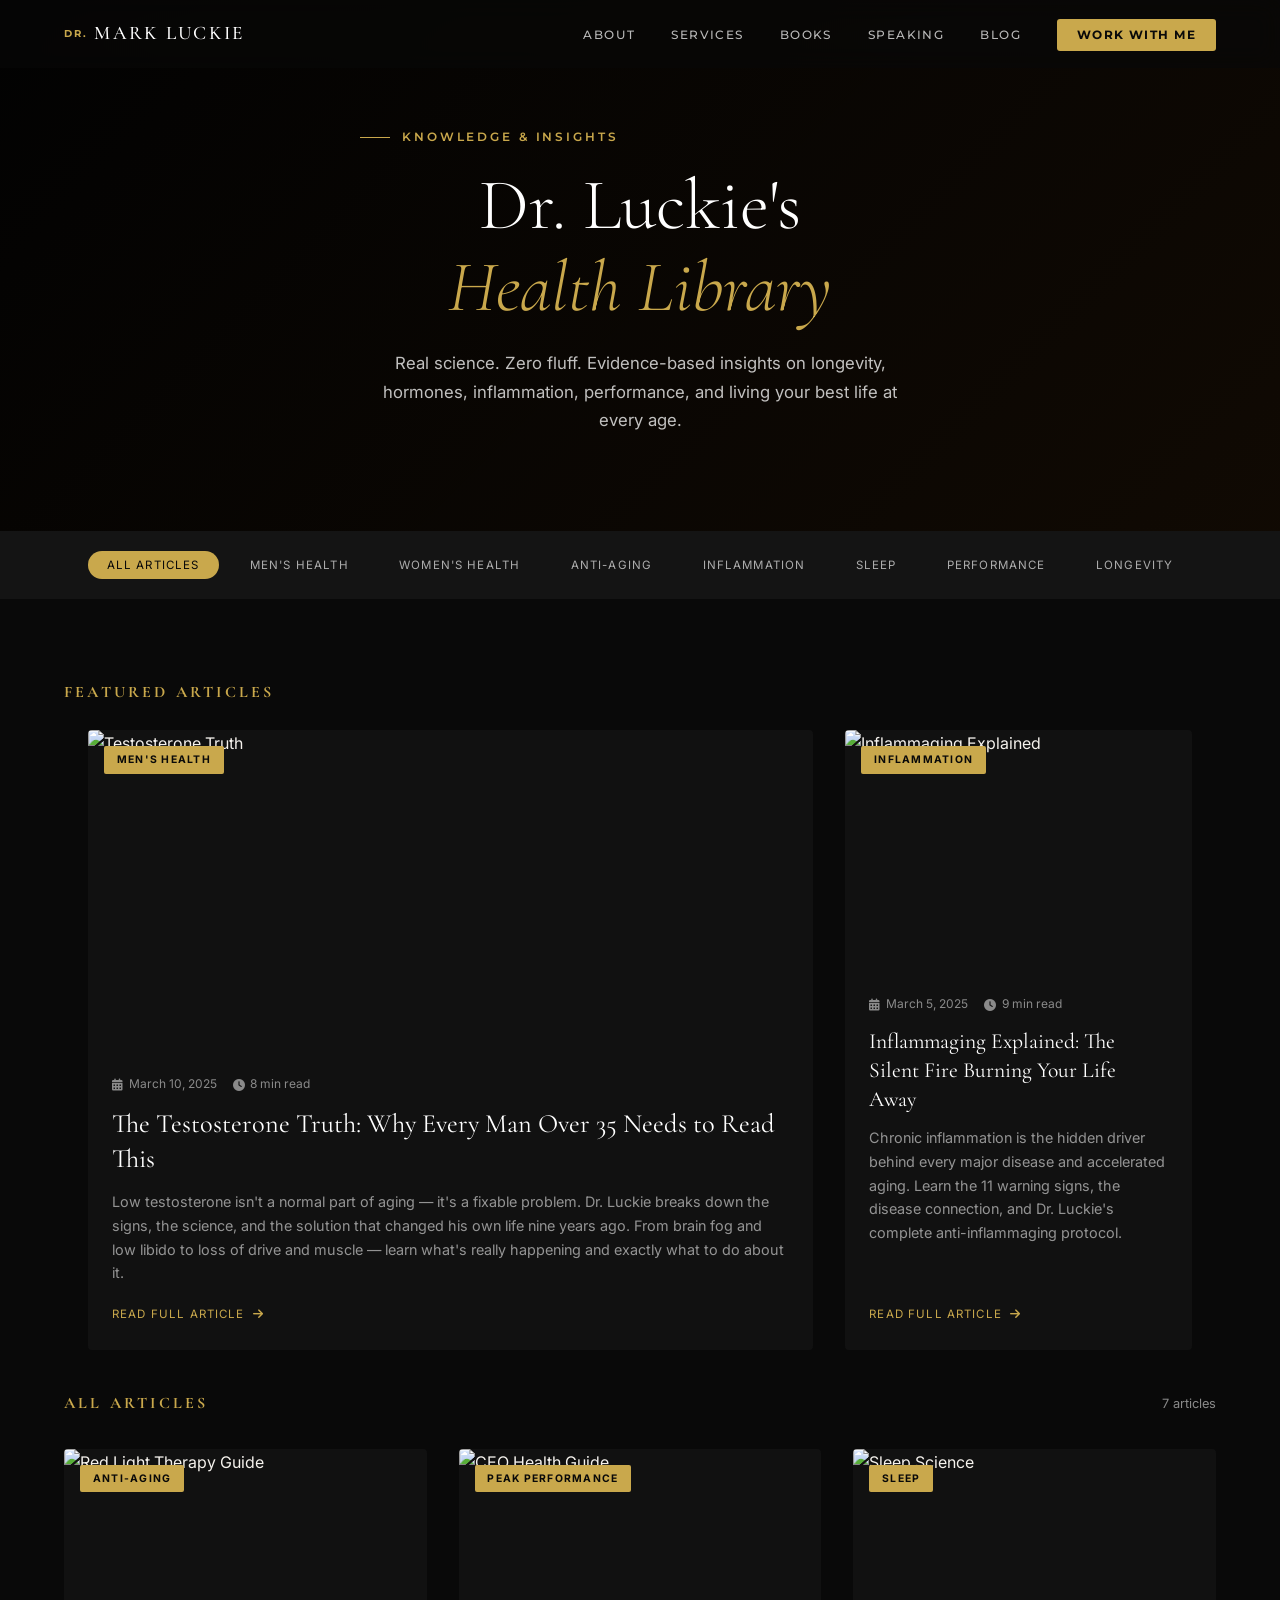
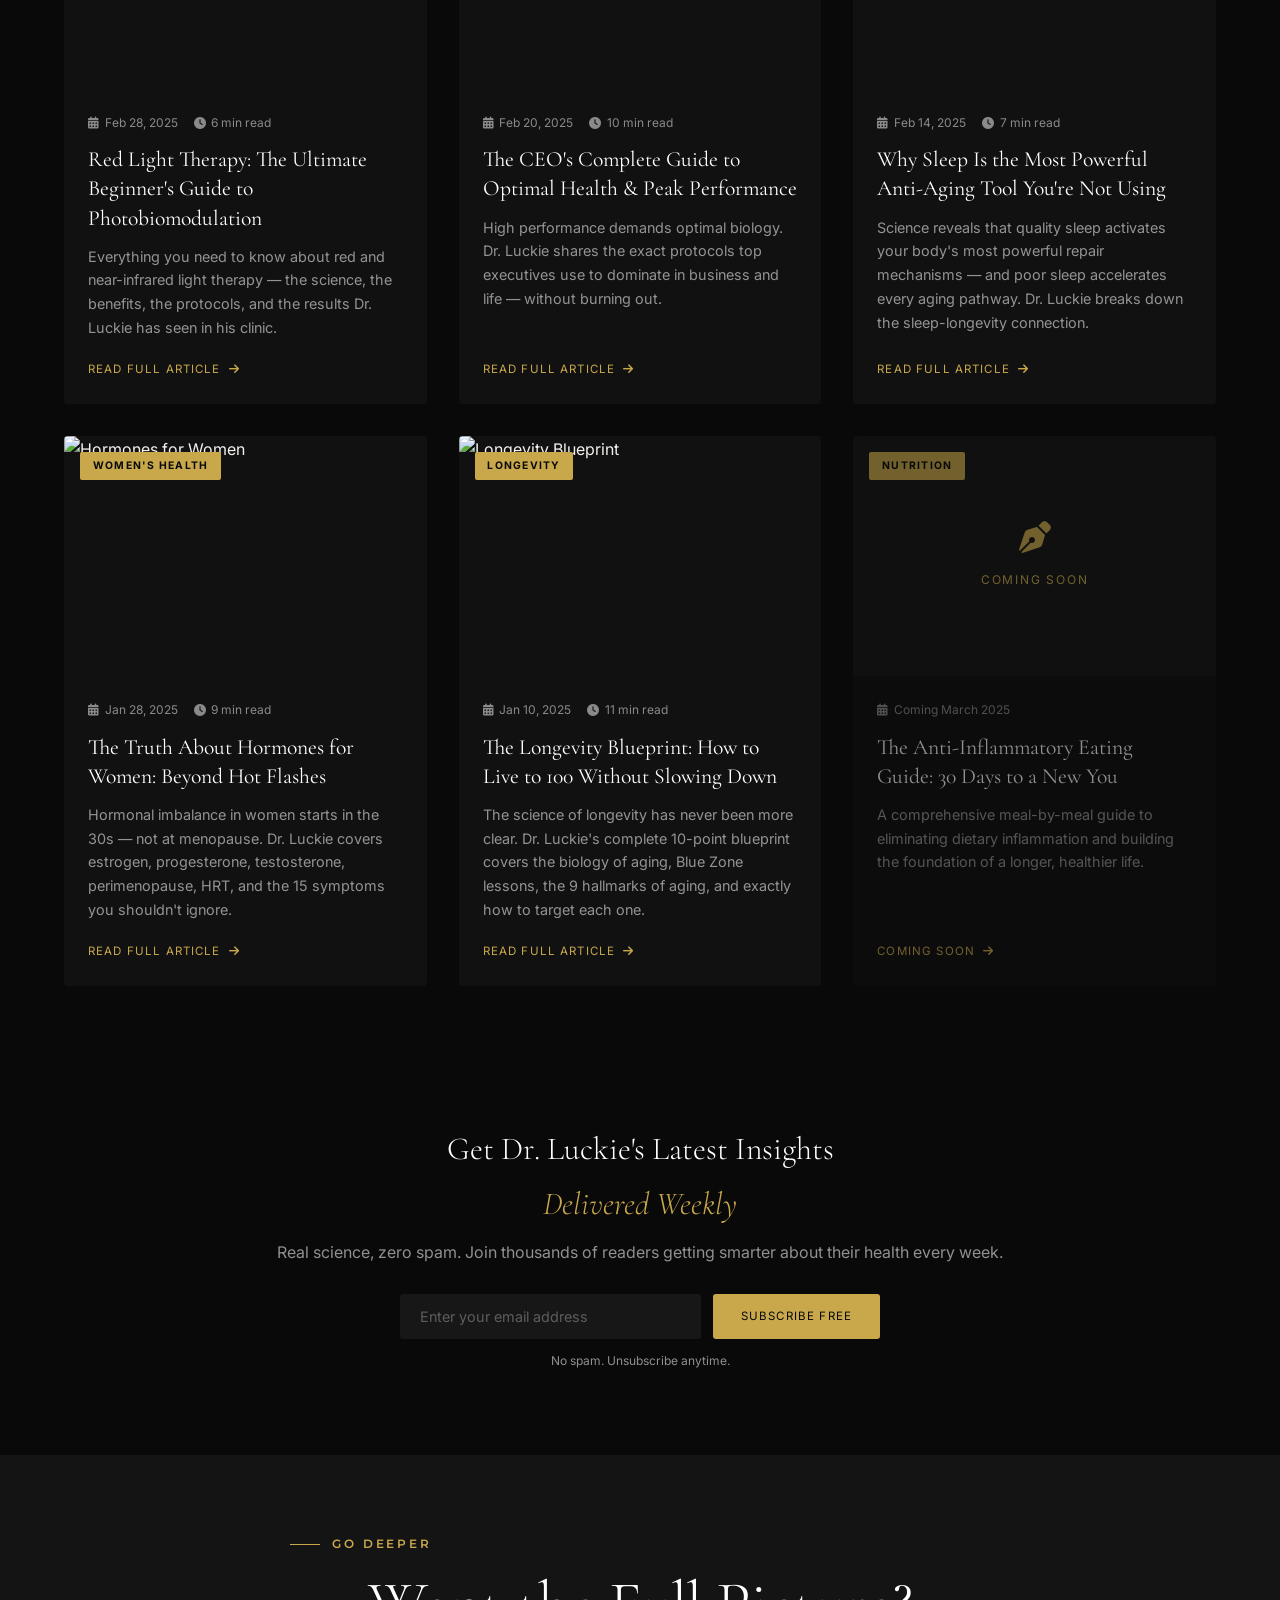
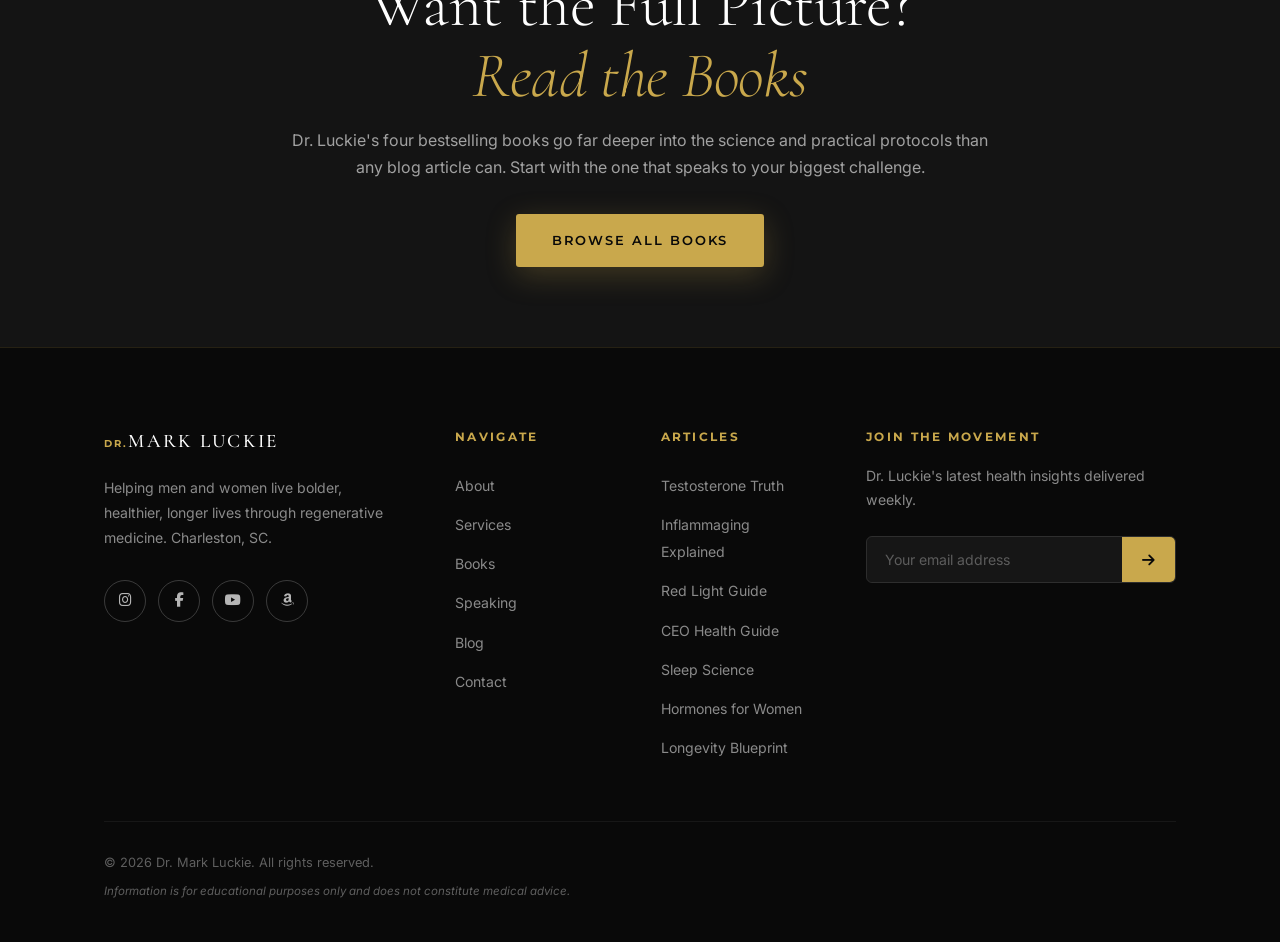
==== blog.html @ be4bec5b "Add files via upload" ====
<!DOCTYPE html>
<html lang="en">
<head>
  <meta charset="UTF-8" />
  <meta name="viewport" content="width=device-width, initial-scale=1.0" />
  <title>Blog & Articles | Dr. Mark Luckie — Health, Hormones & Longevity</title>
  <meta name="description" content="Dr. Mark Luckie's blog: evidence-based insights on testosterone, red light therapy, inflammaging, longevity, sleep science, and peak performance. Real science. Zero fluff." />
  <meta property="og:title" content="Blog | Dr. Mark Luckie — Health, Hormones & Longevity" />
  <meta property="og:image" content="https://www.genspark.ai/api/files/s/XJoU15Jc" />

  <link rel="preconnect" href="https://fonts.googleapis.com" />
  <link rel="preconnect" href="https://fonts.gstatic.com" crossorigin />
  <link href="https://fonts.googleapis.com/css2?family=Cormorant+Garamond:ital,wght@0,300;0,400;0,600;1,300;1,400&family=Inter:wght@300;400;500;600&family=Montserrat:wght@300;400;500;600;700;800&display=swap" rel="stylesheet" />
  <link rel="stylesheet" href="https://cdn.jsdelivr.net/npm/@fortawesome/fontawesome-free@6.4.0/css/all.min.css" />
  <link rel="stylesheet" href="css/style.css" />
  <link rel="stylesheet" href="css/sections.css" />

  <style>
    /* ── Blog Index Page ── */
    .blog-hero {
      min-height: 55vh;
      display: flex;
      align-items: center;
      justify-content: center;
      position: relative;
      overflow: hidden;
      background-image: url('https://www.genspark.ai/api/files/s/XJoU15Jc');
      background-size: cover;
      background-position: center;
      padding: 8rem 1.5rem 4rem;
    }
    .blog-hero::before {
      content: '';
      position: absolute;
      inset: 0;
      background: linear-gradient(135deg, rgba(0,0,0,.80) 0%, rgba(20,10,0,.65) 100%);
    }
    .blog-hero-content {
      position: relative;
      z-index: 2;
      text-align: center;
      max-width: 700px;
      margin: 0 auto;
    }
    .blog-hero-content .section-label { color: var(--gold); margin-bottom: 1rem; }
    .blog-hero-content h1 { font-family: var(--font-display); font-size: clamp(2.5rem, 6vw, 4.5rem); font-weight: 300; color: var(--white); line-height: 1.15; margin-bottom: 1.25rem; }
    .blog-hero-content h1 em { font-style: italic; color: var(--gold); }
    .blog-hero-content p { color: rgba(255,255,255,.75); font-size: 1.05rem; line-height: 1.7; max-width: 560px; margin: 0 auto 2rem; }

    /* Filter bar */
    .blog-filter-bar {
      background: var(--charcoal);
      border-bottom: 1px solid rgba(var(--gold-rgb),.15);
      padding: 1.25rem 0;
      position: sticky;
      top: 72px;
      z-index: 50;
    }
    .filter-inner {
      display: flex;
      gap: .75rem;
      flex-wrap: wrap;
      align-items: center;
      justify-content: center;
      max-width: 1200px;
      margin: 0 auto;
      padding: 0 1.5rem;
    }
    .filter-btn {
      padding: .45rem 1.2rem;
      border-radius: 50px;
      border: 1px solid rgba(var(--gold-rgb),.3);
      background: transparent;
      color: rgba(255,255,255,.65);
      font-family: var(--font-mono);
      font-size: .72rem;
      letter-spacing: .1em;
      text-transform: uppercase;
      cursor: pointer;
      transition: all .25s;
    }
    .filter-btn.active, .filter-btn:hover {
      background: var(--gold);
      border-color: var(--gold);
      color: var(--black);
    }

    /* Blog grid */
    .blog-index-section {
      padding: 5rem 0;
      background: var(--off-black);
    }
    .blog-grid-full {
      display: grid;
      grid-template-columns: repeat(3, 1fr);
      gap: 2rem;
      max-width: 1200px;
      margin: 0 auto;
      padding: 0 1.5rem;
    }
    @media (max-width: 900px) { .blog-grid-full { grid-template-columns: repeat(2, 1fr); } }
    @media (max-width: 600px) { .blog-grid-full { grid-template-columns: 1fr; } }

    .bc {
      background: rgba(255,255,255,.03);
      border: 1px solid rgba(var(--gold-rgb),.1);
      border-radius: 4px;
      overflow: hidden;
      transition: transform .3s, box-shadow .3s, border-color .3s;
      display: flex;
      flex-direction: column;
    }
    .bc:hover {
      transform: translateY(-6px);
      box-shadow: 0 20px 50px rgba(0,0,0,.4);
      border-color: rgba(var(--gold-rgb),.4);
    }
    .bc.featured { grid-column: span 2; }
    @media (max-width: 900px) { .bc.featured { grid-column: span 1; } }

    .bc-img { position: relative; overflow: hidden; }
    .bc-img img { width: 100%; height: 240px; object-fit: cover; transition: transform .5s; display: block; }
    .bc.featured .bc-img img { height: 320px; }
    .bc:hover .bc-img img { transform: scale(1.05); }
    .bc-category {
      position: absolute;
      top: 1rem;
      left: 1rem;
      background: var(--gold);
      color: var(--black);
      font-family: var(--font-mono);
      font-size: .65rem;
      letter-spacing: .12em;
      text-transform: uppercase;
      padding: .3rem .8rem;
      border-radius: 2px;
      font-weight: 700;
    }
    .bc-body { padding: 1.5rem; flex: 1; display: flex; flex-direction: column; }
    .bc-meta { display: flex; gap: 1rem; font-size: .75rem; color: var(--grey); margin-bottom: .75rem; }
    .bc-meta span { display: flex; align-items: center; gap: .35rem; }
    .bc h3 { font-family: var(--font-display); font-size: 1.35rem; font-weight: 400; color: var(--white); line-height: 1.35; margin-bottom: .75rem; }
    .bc.featured h3 { font-size: 1.65rem; }
    .bc h3 a { color: inherit; text-decoration: none; transition: color .2s; }
    .bc h3 a:hover { color: var(--gold); }
    .bc p { font-size: .9rem; color: rgba(255,255,255,.55); line-height: 1.65; flex: 1; margin-bottom: 1.25rem; }
    .bc-read {
      display: inline-flex;
      align-items: center;
      gap: .5rem;
      font-family: var(--font-mono);
      font-size: .72rem;
      letter-spacing: .1em;
      text-transform: uppercase;
      color: var(--gold);
      text-decoration: none;
      border-bottom: 1px solid transparent;
      transition: border-color .2s;
    }
    .bc-read:hover { border-color: var(--gold); }

    /* Featured top */
    .blog-featured-top {
      max-width: 1200px;
      margin: 0 auto 2.5rem;
      padding: 0 1.5rem;
    }
    .blog-featured-top h2 { font-family: var(--font-display); font-size: 1rem; letter-spacing: .2em; text-transform: uppercase; color: var(--gold); margin-bottom: 1.5rem; }

    /* Newsletter strip */
    .blog-newsletter-strip {
      background: var(--black);
      border-top: 1px solid rgba(var(--gold-rgb),.15);
      border-bottom: 1px solid rgba(var(--gold-rgb),.15);
      padding: 3.5rem 1.5rem;
      text-align: center;
    }
    .blog-newsletter-strip h3 { font-family: var(--font-display); font-size: 2rem; font-weight: 300; color: var(--white); margin-bottom: .5rem; }
    .blog-newsletter-strip h3 em { color: var(--gold); font-style: italic; }
    .blog-newsletter-strip p { color: rgba(255,255,255,.55); margin-bottom: 1.75rem; }
    .blog-nl-form { display: flex; gap: .75rem; max-width: 480px; margin: 0 auto; }
    .blog-nl-form input { flex: 1; background: rgba(255,255,255,.06); border: 1px solid rgba(var(--gold-rgb),.25); color: var(--white); padding: .85rem 1.25rem; border-radius: 3px; font-family: var(--font-body); font-size: .9rem; }
    .blog-nl-form input::placeholder { color: rgba(255,255,255,.3); }
    .blog-nl-form button { background: var(--gold); color: var(--black); border: none; padding: .85rem 1.75rem; font-family: var(--font-mono); font-size: .72rem; letter-spacing: .1em; text-transform: uppercase; cursor: pointer; transition: opacity .2s; border-radius: 3px; }
    .blog-nl-form button:hover { opacity: .85; }
    .blog-nl-note { font-size: .75rem; color: var(--grey); margin-top: .75rem; }

    /* Categories sidebar label */
    .all-articles-header { max-width: 1200px; margin: 0 auto 2rem; padding: 0 1.5rem; display: flex; align-items: baseline; justify-content: space-between; }
    .all-articles-header h2 { font-family: var(--font-display); font-size: 1rem; letter-spacing: .2em; text-transform: uppercase; color: var(--gold); }
    .all-articles-header span { font-size: .8rem; color: var(--grey); }
  </style>
</head>
<body>

  <!-- NAV -->
  <nav id="navbar">
    <div class="nav-inner">
      <a href="index.html" class="nav-logo"><span class="logo-dr">DR.</span><span class="logo-name">MARK LUCKIE</span></a>
      <button class="hamburger" id="hamburger" aria-label="Menu"><span></span><span></span><span></span></button>
      <ul class="nav-links" id="navLinks">
        <li><a href="index.html#about" class="nav-link">About</a></li>
        <li><a href="services.html" class="nav-link">Services</a></li>
        <li><a href="index.html#books" class="nav-link">Books</a></li>
        <li><a href="index.html#speaking" class="nav-link">Speaking</a></li>
        <li><a href="blog.html" class="nav-link active">Blog</a></li>
        <li><a href="index.html#contact" class="nav-link nav-cta">Work With Me</a></li>
      </ul>
    </div>
  </nav>

  <!-- HERO -->
  <section class="blog-hero">
    <div class="blog-hero-content">
      <div class="section-label">Knowledge & Insights</div>
      <h1>Dr. Luckie's<br /><em>Health Library</em></h1>
      <p>Real science. Zero fluff. Evidence-based insights on longevity, hormones, inflammation, performance, and living your best life at every age.</p>
    </div>
  </section>

  <!-- FILTER BAR -->
  <div class="blog-filter-bar">
    <div class="filter-inner">
      <button class="filter-btn active" data-filter="all">All Articles</button>
      <button class="filter-btn" data-filter="men">Men's Health</button>
      <button class="filter-btn" data-filter="women">Women's Health</button>
      <button class="filter-btn" data-filter="antiaging">Anti-Aging</button>
      <button class="filter-btn" data-filter="inflammation">Inflammation</button>
      <button class="filter-btn" data-filter="sleep">Sleep</button>
      <button class="filter-btn" data-filter="performance">Performance</button>
      <button class="filter-btn" data-filter="longevity">Longevity</button>
    </div>
  </div>

  <!-- ARTICLES -->
  <section class="blog-index-section">

    <!-- FEATURED -->
    <div class="blog-featured-top">
      <h2>Featured Articles</h2>
      <div class="blog-grid-full" id="featuredGrid">

        <!-- 1 - FEATURED WIDE -->
        <article class="bc featured" data-category="men antiaging">
          <div class="bc-img">
            <img src="https://www.genspark.ai/api/files/s/WQ1BdKvq" alt="Testosterone Truth" loading="lazy" />
            <span class="bc-category">Men's Health</span>
          </div>
          <div class="bc-body">
            <div class="bc-meta">
              <span><i class="fas fa-calendar-alt"></i> March 10, 2025</span>
              <span><i class="fas fa-clock"></i> 8 min read</span>
            </div>
            <h3><a href="blog/testosterone-truth.html">The Testosterone Truth: Why Every Man Over 35 Needs to Read This</a></h3>
            <p>Low testosterone isn't a normal part of aging — it's a fixable problem. Dr. Luckie breaks down the signs, the science, and the solution that changed his own life nine years ago. From brain fog and low libido to loss of drive and muscle — learn what's really happening and exactly what to do about it.</p>
            <a href="blog/testosterone-truth.html" class="bc-read">Read Full Article <i class="fas fa-arrow-right"></i></a>
          </div>
        </article>

        <!-- 2 -->
        <article class="bc" data-category="inflammation antiaging">
          <div class="bc-img">
            <img src="https://www.genspark.ai/api/files/s/qoc3GZsZ" alt="Inflammaging Explained" loading="lazy" />
            <span class="bc-category">Inflammation</span>
          </div>
          <div class="bc-body">
            <div class="bc-meta">
              <span><i class="fas fa-calendar-alt"></i> March 5, 2025</span>
              <span><i class="fas fa-clock"></i> 9 min read</span>
            </div>
            <h3><a href="blog/inflammaging-explained.html">Inflammaging Explained: The Silent Fire Burning Your Life Away</a></h3>
            <p>Chronic inflammation is the hidden driver behind every major disease and accelerated aging. Learn the 11 warning signs, the disease connection, and Dr. Luckie's complete anti-inflammaging protocol.</p>
            <a href="blog/inflammaging-explained.html" class="bc-read">Read Full Article <i class="fas fa-arrow-right"></i></a>
          </div>
        </article>

      </div>
    </div>

    <!-- ALL ARTICLES -->
    <div class="all-articles-header">
      <h2>All Articles</h2>
      <span id="articleCount">7 articles</span>
    </div>
    <div class="blog-grid-full" id="allArticlesGrid">

      <!-- 3 -->
      <article class="bc" data-category="antiaging">
        <div class="bc-img">
          <img src="https://www.genspark.ai/api/files/s/Rq657iJz" alt="Red Light Therapy Guide" loading="lazy" />
          <span class="bc-category">Anti-Aging</span>
        </div>
        <div class="bc-body">
          <div class="bc-meta">
            <span><i class="fas fa-calendar-alt"></i> Feb 28, 2025</span>
            <span><i class="fas fa-clock"></i> 6 min read</span>
          </div>
          <h3><a href="blog/red-light-therapy-guide.html">Red Light Therapy: The Ultimate Beginner's Guide to Photobiomodulation</a></h3>
          <p>Everything you need to know about red and near-infrared light therapy — the science, the benefits, the protocols, and the results Dr. Luckie has seen in his clinic.</p>
          <a href="blog/red-light-therapy-guide.html" class="bc-read">Read Full Article <i class="fas fa-arrow-right"></i></a>
        </div>
      </article>

      <!-- 4 -->
      <article class="bc" data-category="performance men">
        <div class="bc-img">
          <img src="https://www.genspark.ai/api/files/s/4VgGio6P" alt="CEO Health Guide" loading="lazy" />
          <span class="bc-category">Peak Performance</span>
        </div>
        <div class="bc-body">
          <div class="bc-meta">
            <span><i class="fas fa-calendar-alt"></i> Feb 20, 2025</span>
            <span><i class="fas fa-clock"></i> 10 min read</span>
          </div>
          <h3><a href="blog/ceo-health-guide.html">The CEO's Complete Guide to Optimal Health &amp; Peak Performance</a></h3>
          <p>High performance demands optimal biology. Dr. Luckie shares the exact protocols top executives use to dominate in business and life — without burning out.</p>
          <a href="blog/ceo-health-guide.html" class="bc-read">Read Full Article <i class="fas fa-arrow-right"></i></a>
        </div>
      </article>

      <!-- 5 -->
      <article class="bc" data-category="sleep antiaging">
        <div class="bc-img">
          <img src="https://www.genspark.ai/api/files/s/2E8Xk0Lb" alt="Sleep Science" loading="lazy" />
          <span class="bc-category">Sleep</span>
        </div>
        <div class="bc-body">
          <div class="bc-meta">
            <span><i class="fas fa-calendar-alt"></i> Feb 14, 2025</span>
            <span><i class="fas fa-clock"></i> 7 min read</span>
          </div>
          <h3><a href="blog/sleep-science.html">Why Sleep Is the Most Powerful Anti-Aging Tool You're Not Using</a></h3>
          <p>Science reveals that quality sleep activates your body's most powerful repair mechanisms — and poor sleep accelerates every aging pathway. Dr. Luckie breaks down the sleep-longevity connection.</p>
          <a href="blog/sleep-science.html" class="bc-read">Read Full Article <i class="fas fa-arrow-right"></i></a>
        </div>
      </article>

      <!-- 6 -->
      <article class="bc" data-category="women antiaging">
        <div class="bc-img">
          <img src="https://www.genspark.ai/api/files/s/iq3dw4zw" alt="Hormones for Women" loading="lazy" />
          <span class="bc-category">Women's Health</span>
        </div>
        <div class="bc-body">
          <div class="bc-meta">
            <span><i class="fas fa-calendar-alt"></i> Jan 28, 2025</span>
            <span><i class="fas fa-clock"></i> 9 min read</span>
          </div>
          <h3><a href="blog/hormones-for-women.html">The Truth About Hormones for Women: Beyond Hot Flashes</a></h3>
          <p>Hormonal imbalance in women starts in the 30s — not at menopause. Dr. Luckie covers estrogen, progesterone, testosterone, perimenopause, HRT, and the 15 symptoms you shouldn't ignore.</p>
          <a href="blog/hormones-for-women.html" class="bc-read">Read Full Article <i class="fas fa-arrow-right"></i></a>
        </div>
      </article>

      <!-- 7 -->
      <article class="bc" data-category="longevity antiaging">
        <div class="bc-img">
          <img src="https://www.genspark.ai/api/files/s/V58eDbTd" alt="Longevity Blueprint" loading="lazy" />
          <span class="bc-category">Longevity</span>
        </div>
        <div class="bc-body">
          <div class="bc-meta">
            <span><i class="fas fa-calendar-alt"></i> Jan 10, 2025</span>
            <span><i class="fas fa-clock"></i> 11 min read</span>
          </div>
          <h3><a href="blog/longevity-blueprint.html">The Longevity Blueprint: How to Live to 100 Without Slowing Down</a></h3>
          <p>The science of longevity has never been more clear. Dr. Luckie's complete 10-point blueprint covers the biology of aging, Blue Zone lessons, the 9 hallmarks of aging, and exactly how to target each one.</p>
          <a href="blog/longevity-blueprint.html" class="bc-read">Read Full Article <i class="fas fa-arrow-right"></i></a>
        </div>
      </article>

      <!-- 8 - COMING SOON teaser -->
      <article class="bc" style="opacity:.55; pointer-events:none;">
        <div class="bc-img" style="background:rgba(255,255,255,.03); height:240px; display:flex; align-items:center; justify-content:center;">
          <div style="text-align:center; color:var(--gold);">
            <i class="fas fa-pen-nib" style="font-size:2rem; margin-bottom:.75rem; display:block;"></i>
            <span style="font-family:var(--font-mono); font-size:.75rem; letter-spacing:.15em; text-transform:uppercase;">Coming Soon</span>
          </div>
          <span class="bc-category">Nutrition</span>
        </div>
        <div class="bc-body">
          <div class="bc-meta"><span><i class="fas fa-calendar-alt"></i> Coming March 2025</span></div>
          <h3>The Anti-Inflammatory Eating Guide: 30 Days to a New You</h3>
          <p>A comprehensive meal-by-meal guide to eliminating dietary inflammation and building the foundation of a longer, healthier life.</p>
          <a href="#" class="bc-read">Coming Soon <i class="fas fa-arrow-right"></i></a>
        </div>
      </article>

    </div>
  </section>

  <!-- NEWSLETTER STRIP -->
  <div class="blog-newsletter-strip">
    <h3>Get Dr. Luckie's Latest Insights<br /><em>Delivered Weekly</em></h3>
    <p>Real science, zero spam. Join thousands of readers getting smarter about their health every week.</p>
    <form class="blog-nl-form" id="blogNewsletterForm">
      <input type="email" placeholder="Enter your email address" required />
      <button type="submit">Subscribe Free</button>
    </form>
    <p class="blog-nl-note">No spam. Unsubscribe anytime.</p>
  </div>

  <!-- BOOKS CTA -->
  <section style="background: var(--charcoal); padding: 5rem 1.5rem; text-align:center;">
    <div style="max-width: 700px; margin: 0 auto;">
      <div class="section-label">Go Deeper</div>
      <h2 class="section-title" style="margin-bottom:1rem;">Want the Full Picture?<br /><em>Read the Books</em></h2>
      <p style="color:rgba(255,255,255,.6); margin-bottom:2rem; line-height:1.7;">Dr. Luckie's four bestselling books go far deeper into the science and practical protocols than any blog article can. Start with the one that speaks to your biggest challenge.</p>
      <a href="index.html#books" class="btn btn-primary">Browse All Books</a>
    </div>
  </section>

  <!-- FOOTER -->
  <footer id="footer">
    <div class="container">
      <div class="footer-grid">
        <div class="footer-brand">
          <a href="index.html" class="footer-logo"><span class="logo-dr">DR.</span><span class="logo-name">MARK LUCKIE</span></a>
          <p>Helping men and women live bolder, healthier, longer lives through regenerative medicine. Charleston, SC.</p>
          <div class="social-links">
            <a href="https://instagram.com/drmarkluckie" target="_blank" rel="noopener" class="social-link"><i class="fab fa-instagram"></i></a>
            <a href="https://facebook.com/drmarkluckie" target="_blank" rel="noopener" class="social-link"><i class="fab fa-facebook-f"></i></a>
            <a href="https://youtube.com/@drmarkluckie" target="_blank" rel="noopener" class="social-link"><i class="fab fa-youtube"></i></a>
            <a href="https://www.amazon.com/author/markluckie" target="_blank" rel="noopener" class="social-link"><i class="fab fa-amazon"></i></a>
          </div>
        </div>
        <div class="footer-links-col">
          <h4>Navigate</h4>
          <ul>
            <li><a href="index.html#about">About</a></li>
            <li><a href="services.html">Services</a></li>
            <li><a href="index.html#books">Books</a></li>
            <li><a href="index.html#speaking">Speaking</a></li>
            <li><a href="blog.html">Blog</a></li>
            <li><a href="index.html#contact">Contact</a></li>
          </ul>
        </div>
        <div class="footer-links-col">
          <h4>Articles</h4>
          <ul>
            <li><a href="blog/testosterone-truth.html">Testosterone Truth</a></li>
            <li><a href="blog/inflammaging-explained.html">Inflammaging Explained</a></li>
            <li><a href="blog/red-light-therapy-guide.html">Red Light Guide</a></li>
            <li><a href="blog/ceo-health-guide.html">CEO Health Guide</a></li>
            <li><a href="blog/sleep-science.html">Sleep Science</a></li>
            <li><a href="blog/hormones-for-women.html">Hormones for Women</a></li>
            <li><a href="blog/longevity-blueprint.html">Longevity Blueprint</a></li>
          </ul>
        </div>
        <div class="footer-newsletter">
          <h4>Join the Movement</h4>
          <p>Dr. Luckie's latest health insights delivered weekly.</p>
          <form class="newsletter-form" id="footerNewsletterForm">
            <input type="email" placeholder="Your email address" required />
            <button type="submit"><i class="fas fa-arrow-right"></i></button>
          </form>
        </div>
      </div>
      <div class="footer-bottom">
        <p>&copy; <span id="footerYear">2025</span> Dr. Mark Luckie. All rights reserved.</p>
        <p class="footer-disclaimer">Information is for educational purposes only and does not constitute medical advice.</p>
      </div>
    </div>
  </footer>

  <script src="js/main.js"></script>
  <script>
    // Filter functionality
    document.querySelectorAll('.filter-btn').forEach(btn => {
      btn.addEventListener('click', () => {
        document.querySelectorAll('.filter-btn').forEach(b => b.classList.remove('active'));
        btn.classList.add('active');
        const filter = btn.dataset.filter;
        let count = 0;
        document.querySelectorAll('#allArticlesGrid .bc, #featuredGrid .bc').forEach(card => {
          if (filter === 'all') { card.style.display = ''; count++; }
          else {
            const cats = card.dataset.category || '';
            if (cats.includes(filter)) { card.style.display = ''; count++; }
            else { card.style.display = 'none'; }
          }
        });
        const countEl = document.getElementById('articleCount');
        if (countEl) countEl.textContent = count + (count === 1 ? ' article' : ' articles');
      });
    });

    // Blog newsletter
    document.getElementById('blogNewsletterForm')?.addEventListener('submit', async function(e) {
      e.preventDefault();
      const email = this.querySelector('input').value;
      try {
        await fetch('tables/newsletter_subscribers', {
          method: 'POST', headers: {'Content-Type': 'application/json'},
          body: JSON.stringify({ email, source: 'blog', active: true })
        });
      } catch(err) {}
      this.innerHTML = '<p style="color:var(--gold);font-weight:600;font-size:1.1rem;">✓ You\'re subscribed! Check your inbox.</p>';
    });

    document.getElementById('footerNewsletterForm')?.addEventListener('submit', async function(e) {
      e.preventDefault();
      const email = this.querySelector('input').value;
      try {
        await fetch('tables/newsletter_subscribers', {
          method: 'POST', headers: {'Content-Type': 'application/json'},
          body: JSON.stringify({ email, source: 'footer', active: true })
        });
      } catch(err) {}
      this.innerHTML = '<p style="color:var(--gold);">✓ Subscribed!</p>';
    });

    // Year
    const yearEl = document.getElementById('footerYear');
    if (yearEl) yearEl.textContent = new Date().getFullYear();
  </script>
</body>
</html>
---- css/style.css ----
/* ═══════════════════════════════════════════════════
   DR. MARK LUCKIE — LUXURY PERSONAL BRAND WEBSITE
   Design System: Apple-meets-luxury editorial
═══════════════════════════════════════════════════ */

/* ── DESIGN TOKENS ── */
:root {
  --gold:        #C9A84C;
  --gold-light:  #E8D08A;
  --gold-dark:   #8B6914;
  --black:       #090909;
  --charcoal:    #141414;
  --slate:       #1E1E1E;
  --mid-grey:    #3A3A3A;
  --grey:        #8A8A8A;
  --light-grey:  #D0D0D0;
  --off-white:   #F5F2ED;
  --white:       #FFFFFF;

  --font-display: 'Cormorant Garamond', serif;
  --font-ui:      'Montserrat', sans-serif;
  --font-body:    'Inter', sans-serif;

  --nav-h:       68px;
  --radius:      12px;
  --radius-lg:   24px;
  --transition:  0.45s cubic-bezier(0.25, 0.46, 0.45, 0.94);
  --transition-fast: 0.22s ease;

  --shadow-sm:   0 2px 12px rgba(0,0,0,0.08);
  --shadow-md:   0 8px 40px rgba(0,0,0,0.15);
  --shadow-lg:   0 20px 60px rgba(0,0,0,0.25);
  --shadow-gold: 0 8px 30px rgba(201,168,76,0.25);
}

/* ── RESET & BASE ── */
*, *::before, *::after { box-sizing: border-box; margin: 0; padding: 0; }

html {
  scroll-behavior: smooth;
  font-size: 16px;
  -webkit-font-smoothing: antialiased;
  -moz-osx-font-smoothing: grayscale;
}

body {
  background: var(--black);
  color: var(--off-white);
  font-family: var(--font-body);
  line-height: 1.7;
  overflow-x: hidden;
}

img { display: block; width: 100%; height: 100%; object-fit: cover; }
a  { text-decoration: none; color: inherit; }
ul { list-style: none; }
button { cursor: pointer; border: none; background: none; font-family: inherit; }
select, input, textarea { font-family: inherit; }

/* ── SCROLLBAR ── */
::-webkit-scrollbar { width: 6px; }
::-webkit-scrollbar-track { background: var(--black); }
::-webkit-scrollbar-thumb { background: var(--gold); border-radius: 3px; }

/* ── CONTAINER ── */
.container {
  width: min(100%, 1200px);
  margin-inline: auto;
  padding-inline: clamp(20px, 5vw, 80px);
}

/* ── TYPOGRAPHY ── */
.section-label {
  font-family: var(--font-ui);
  font-size: 0.72rem;
  font-weight: 600;
  letter-spacing: 0.25em;
  text-transform: uppercase;
  color: var(--gold);
  margin-bottom: 1rem;
  display: flex;
  align-items: center;
  gap: 12px;
}
.section-label::before {
  content: '';
  display: block;
  width: 30px;
  height: 1px;
  background: var(--gold);
}
.section-label.light { color: var(--gold-light); }
.section-label.light::before { background: var(--gold-light); }

.section-title {
  font-family: var(--font-display);
  font-size: clamp(2.4rem, 5vw, 4.2rem);
  font-weight: 300;
  line-height: 1.1;
  letter-spacing: -0.01em;
  color: var(--white);
  margin-bottom: 1.5rem;
}
.section-title em {
  font-style: italic;
  color: var(--gold);
}
.section-title.light { color: var(--white); }

.section-sub {
  font-size: 1.05rem;
  color: var(--grey);
  max-width: 600px;
  line-height: 1.8;
}

.section-header {
  text-align: center;
  margin-bottom: 4rem;
}
.section-header .section-label {
  justify-content: center;
}
.section-header .section-label::before { display: none; }
.section-header .section-sub { margin-inline: auto; }

/* ── BUTTONS ── */
.btn {
  display: inline-flex;
  align-items: center;
  gap: 10px;
  font-family: var(--font-ui);
  font-size: 0.8rem;
  font-weight: 600;
  letter-spacing: 0.15em;
  text-transform: uppercase;
  padding: 16px 36px;
  border-radius: 3px;
  transition: var(--transition);
  position: relative;
  overflow: hidden;
}
.btn::after {
  content: '';
  position: absolute;
  inset: 0;
  background: rgba(255,255,255,0.08);
  opacity: 0;
  transition: var(--transition-fast);
}
.btn:hover::after { opacity: 1; }

.btn-primary {
  background: var(--gold);
  color: var(--black);
  box-shadow: var(--shadow-gold);
}
.btn-primary:hover {
  background: var(--gold-light);
  transform: translateY(-2px);
  box-shadow: 0 12px 40px rgba(201,168,76,0.4);
}

.btn-ghost {
  background: transparent;
  color: var(--white);
  border: 1px solid rgba(255,255,255,0.4);
}
.btn-ghost:hover {
  border-color: var(--gold);
  color: var(--gold);
  transform: translateY(-2px);
}

.btn-white {
  background: var(--white);
  color: var(--black);
}
.btn-white:hover { background: var(--gold-light); }

.btn-sm { padding: 10px 22px; font-size: 0.72rem; }
.btn-full { width: 100%; justify-content: center; }

/* ══════════════════════════════════════
   NAVIGATION
══════════════════════════════════════ */
#navbar {
  position: fixed;
  top: 0; left: 0; right: 0;
  z-index: 1000;
  height: var(--nav-h);
  transition: background var(--transition), box-shadow var(--transition);
  background: rgba(9,9,9,0.65);
  backdrop-filter: blur(12px);
}
#navbar.scrolled {
  background: rgba(9,9,9,0.92);
  backdrop-filter: blur(20px);
  box-shadow: 0 1px 0 rgba(201,168,76,0.2);
}
.nav-inner {
  display: flex;
  align-items: center;
  justify-content: space-between;
  height: 100%;
  padding-inline: clamp(20px, 5vw, 80px);
}
.nav-logo {
  display: flex;
  align-items: center;
  gap: 6px;
  line-height: 1;
}
.logo-dr {
  font-family: var(--font-ui);
  font-size: 0.65rem;
  font-weight: 700;
  letter-spacing: 0.2em;
  color: var(--gold);
  line-height: 1;
}
.logo-name {
  font-family: var(--font-display);
  font-size: 1.2rem;
  font-weight: 500;
  letter-spacing: 0.12em;
  color: var(--white);
  line-height: 1;
}
.nav-links {
  display: flex;
  align-items: center;
  gap: 36px;
}
.nav-link {
  font-family: var(--font-ui);
  font-size: 0.74rem;
  font-weight: 500;
  letter-spacing: 0.12em;
  text-transform: uppercase;
  color: rgba(255,255,255,0.72);
  transition: color var(--transition-fast);
  position: relative;
}
.nav-link::after {
  content: '';
  position: absolute;
  bottom: -4px; left: 0;
  width: 0; height: 1px;
  background: var(--gold);
  transition: width var(--transition);
}
.nav-link:hover { color: var(--white); }
.nav-link:hover::after { width: 100%; }

.nav-link.nav-cta {
  background: var(--gold);
  color: var(--black);
  padding: 9px 20px;
  border-radius: 3px;
  font-weight: 700;
  white-space: nowrap;
  flex-shrink: 0;
}
.nav-link.nav-cta::after { display: none; }
.nav-link.nav-cta:hover {
  background: var(--gold-light);
  color: var(--black);
}

.hamburger {
  display: none;
  flex-direction: column;
  gap: 5px;
  padding: 8px;
}
.hamburger span {
  display: block;
  width: 24px; height: 1.5px;
  background: var(--white);
  transition: var(--transition);
}
.hamburger.active span:nth-child(1) { transform: translateY(6.5px) rotate(45deg); }
.hamburger.active span:nth-child(2) { opacity: 0; }
.hamburger.active span:nth-child(3) { transform: translateY(-6.5px) rotate(-45deg); }

/* ══════════════════════════════════════
   HERO
══════════════════════════════════════ */
#hero {
  position: relative;
  height: 100svh;
  min-height: 700px;
  display: flex;
  align-items: center;
  overflow: hidden;
}

.hero-bg-slider {
  position: absolute;
  inset: 0;
  z-index: 0;
}
.hero-slide {
  position: absolute;
  inset: 0;
  background-size: cover;
  background-position: center 30%;
  opacity: 0;
  transform: scale(1);
  transition: opacity 1.6s ease;
  will-change: opacity;
}
.hero-slide.active {
  opacity: 1;
  transform: scale(1);
}

.hero-overlay {
  position: absolute;
  inset: 0;
  background: linear-gradient(
    100deg,
    rgba(9,9,9,0.82) 0%,
    rgba(9,9,9,0.50) 40%,
    rgba(9,9,9,0.20) 100%
  );
  z-index: 1;
}

.hero-content {
  position: relative;
  z-index: 2;
  padding-inline: clamp(24px, 6vw, 120px);
  padding-top: calc(var(--nav-h) + 20px);
  padding-bottom: 140px;
  max-width: 900px;
}

.hero-eyebrow {
  display: flex;
  align-items: center;
  gap: 16px;
  margin-bottom: 1.2rem;
  opacity: 0;
  transform: translateY(20px);
  animation: fadeUp 0.9s ease 0.3s forwards;
}
.eyebrow-text {
  font-family: var(--font-ui);
  font-size: 0.72rem;
  font-weight: 500;
  letter-spacing: 0.3em;
  text-transform: uppercase;
  color: var(--gold-light);
  white-space: nowrap;
}
.eyebrow-line {
  flex: 1;
  max-width: 60px;
  height: 1px;
  background: var(--gold);
  opacity: 0.7;
}

.hero-title {
  font-family: var(--font-display);
  font-weight: 300;
  line-height: 0.92;
  margin-bottom: 1.4rem;
}
.title-line {
  display: block;
  color: var(--white);
  opacity: 0;
  transform: translateY(40px);
}
.title-line.line-1 {
  font-size: clamp(3.2rem, 9vw, 9rem);
  letter-spacing: -0.02em;
  animation: fadeUp 1s ease 0.5s forwards;
}
.title-line.line-2 {
  font-size: clamp(3.2rem, 9vw, 9rem);
  letter-spacing: -0.02em;
  color: var(--gold);
  font-style: italic;
  animation: fadeUp 1s ease 0.7s forwards;
}

.hero-quote {
  font-family: var(--font-display);
  font-style: normal;
  font-size: clamp(1rem, 2vw, 1.5rem);
  font-weight: 300;
  color: rgba(255,255,255,0.92);
  margin-bottom: 2rem;
  opacity: 0;
  transform: translateY(20px);
  animation: fadeUp 0.9s ease 0.9s forwards;
  border-left: 3px solid var(--gold);
  padding-left: 20px;
  line-height: 1.6;
  letter-spacing: 0.02em;
}

.hero-actions {
  display: flex;
  flex-wrap: wrap;
  gap: 16px;
  opacity: 0;
  transform: translateY(20px);
  animation: fadeUp 0.9s ease 1.1s forwards;
}

.hero-scroll-indicator {
  position: absolute;
  bottom: 120px;
  right: clamp(24px, 5vw, 80px);
  z-index: 2;
  display: flex;
  flex-direction: column;
  align-items: center;
  gap: 10px;
  opacity: 0;
  animation: fadeIn 0.9s ease 1.4s forwards;
}
.hero-scroll-indicator span {
  font-family: var(--font-ui);
  font-size: 0.6rem;
  letter-spacing: 0.25em;
  color: rgba(255,255,255,0.5);
  writing-mode: vertical-rl;
}
.scroll-line {
  width: 1px;
  height: 60px;
  background: linear-gradient(to bottom, var(--gold), transparent);
  animation: scrollPulse 2s ease-in-out infinite;
}

.hero-stats {
  position: absolute;
  bottom: 0; left: 0; right: 0;
  z-index: 3;
  display: flex;
  align-items: center;
  justify-content: center;
  gap: 0;
  background: rgba(9,9,9,0.82);
  backdrop-filter: blur(20px);
  border-top: 1px solid rgba(201,168,76,0.2);
  padding: 22px 20px;
  opacity: 0;
  animation: fadeIn 0.9s ease 1.5s forwards;
}
.stat-item {
  flex: 1;
  text-align: center;
  padding: 8px 20px;
}
.stat-num {
  display: block;
  font-family: var(--font-display);
  font-size: clamp(1.8rem, 4vw, 3rem);
  font-weight: 300;
  color: var(--gold);
  line-height: 1;
}
.stat-suffix {
  font-family: var(--font-display);
  font-size: clamp(1.2rem, 2.5vw, 2rem);
  color: var(--gold);
}
.stat-label {
  display: block;
  font-family: var(--font-ui);
  font-size: 0.68rem;
  letter-spacing: 0.15em;
  text-transform: uppercase;
  color: var(--grey);
  margin-top: 4px;
}
.stat-divider {
  width: 1px;
  height: 50px;
  background: rgba(255,255,255,0.15);
}

/* Slide dots */
.hero-slide-dots {
  position: absolute;
  bottom: 90px;
  left: 50%;
  transform: translateX(-50%);
  z-index: 3;
  display: flex;
  gap: 8px;
  align-items: center;
}
.hero-dot {
  width: 6px; height: 6px;
  border-radius: 50%;
  background: rgba(255,255,255,0.35);
  transition: background 0.4s, transform 0.4s;
  cursor: pointer;
}
.hero-dot.active {
  background: var(--gold);
  transform: scale(1.4);
}

/* ══════════════════════════════════════
   MARQUEE
══════════════════════════════════════ */
.marquee-bar {
  background: var(--gold);
  overflow: hidden;
  white-space: nowrap;
  padding: 14px 0;
}
.marquee-track {
  display: inline-flex;
  align-items: center;
  gap: 24px;
  animation: marquee 30s linear infinite;
  white-space: nowrap;
}
.marquee-track span {
  font-family: var(--font-ui);
  font-size: 0.72rem;
  font-weight: 700;
  letter-spacing: 0.2em;
  text-transform: uppercase;
  color: var(--black);
}
.marquee-track .dot { font-size: 0.5rem; color: rgba(0,0,0,0.4); }

/* ══════════════════════════════════════
   ABOUT
══════════════════════════════════════ */
#about {
  padding: clamp(60px, 8vw, 100px) 0;
  background: var(--charcoal);
  position: relative;
  overflow: hidden;
}
#about::before {
  content: '';
  position: absolute;
  top: -200px; right: -200px;
  width: 600px; height: 600px;
  background: radial-gradient(circle, rgba(201,168,76,0.06) 0%, transparent 70%);
  pointer-events: none;
}

.about-grid {
  display: grid;
  grid-template-columns: 1fr 1fr;
  gap: 80px;
  align-items: start;
}

.about-images {
  position: relative;
  padding-bottom: 180px; /* room for overlapping photos + buttons */
}
.about-img-main {
  width: 90%;
  aspect-ratio: 3/4;
  border-radius: var(--radius-lg);
  overflow: hidden;
  box-shadow: var(--shadow-lg);
  position: relative;
  z-index: 1;
}
.about-img-accent {
  position: absolute;
  bottom: -40px;
  right: -20px;
  width: 55%;
  aspect-ratio: 1;
  border-radius: var(--radius);
  overflow: hidden;
  border: 4px solid var(--charcoal);
  box-shadow: var(--shadow-lg);
  z-index: 2;
}
.about-img-third {
  position: absolute;
  bottom: -100px;
  left: 0;
  width: 42%;
  aspect-ratio: 4/3;
  border-radius: var(--radius);
  overflow: hidden;
  border: 4px solid var(--charcoal);
  box-shadow: var(--shadow-lg);
  z-index: 2;
}
.about-img-third img {
  width: 100%;
  height: 100%;
  object-fit: cover;
  object-position: center top;
  display: block;
  transition: transform 0.5s ease;
}
.about-img-third:hover img { transform: scale(1.05); }
.about-img-badge {
  position: absolute;
  top: 30px; right: 0;
  z-index: 3;
  width: 90px; height: 90px;
  background: var(--gold);
  border-radius: 50%;
  display: flex;
  flex-direction: column;
  align-items: center;
  justify-content: center;
  box-shadow: var(--shadow-gold);
}
.about-img-badge span:first-child {
  font-family: var(--font-display);
  font-size: 1.5rem;
  font-weight: 600;
  color: var(--black);
  line-height: 1;
}
.badge-label {
  font-family: var(--font-ui);
  font-size: 0.5rem;
  font-weight: 700;
  letter-spacing: 0.05em;
  text-transform: uppercase;
  color: var(--black);
  text-align: center;
  line-height: 1.3;
}

/* Buttons anchored to the bottom of the image column */
.about-img-actions {
  position: absolute;
  bottom: 0;
  left: 0;
  width: 90%;
  display: flex;
  flex-wrap: wrap;
  gap: 12px;
  padding-top: 1.5rem;
}

.about-content { padding-top: 20px; }
.about-body {
  margin-bottom: 2rem;
}
.about-body p {
  color: rgba(255,255,255,0.72);
  margin-bottom: 1.2rem;
  line-height: 1.85;
}
.about-body strong { color: var(--white); }

.about-tags {
  display: flex;
  flex-wrap: wrap;
  gap: 10px;
  margin-bottom: 2.5rem;
}
.tag {
  font-family: var(--font-ui);
  font-size: 0.68rem;
  font-weight: 500;
  letter-spacing: 0.1em;
  text-transform: uppercase;
  color: var(--gold);
  border: 1px solid rgba(201,168,76,0.4);
  padding: 7px 16px;
  border-radius: 100px;
  transition: var(--transition-fast);
}
.tag:hover {
  background: rgba(201,168,76,0.1);
  border-color: var(--gold);
}

/* ══════════════════════════════════════
   PHILOSOPHY
══════════════════════════════════════ */
#philosophy {
  position: relative;
  padding: clamp(60px, 8vw, 100px) 0;
  overflow: hidden;
}
.philosophy-bg {
  position: absolute;
  inset: 0;
  background-size: cover;
  background-position: center 20%;
  filter: saturate(0.3);
}
.philosophy-overlay {
  position: absolute;
  inset: 0;
  background: linear-gradient(
    to bottom,
    rgba(9,9,9,0.88) 0%,
    rgba(9,9,9,0.75) 50%,
    rgba(9,9,9,0.88) 100%
  );
}
.philosophy-content {
  position: relative;
  z-index: 1;
  text-align: center;
}
.mega-quote {
  font-family: var(--font-display);
  font-style: italic;
  font-size: clamp(2.4rem, 6vw, 5.5rem);
  font-weight: 300;
  line-height: 1.15;
  color: var(--white);
  margin: 1.5rem 0 1rem;
}
.mega-quote em { color: var(--gold); }
.philosophy-sub {
  font-family: var(--font-ui);
  font-size: 0.8rem;
  letter-spacing: 0.2em;
  text-transform: uppercase;
  color: var(--gold);
  margin-bottom: 5rem;
}

.philosophy-pillars {
  display: grid;
  grid-template-columns: repeat(4, 1fr);
  gap: 24px;
  margin-top: 4rem;
}
.pillar {
  background: rgba(255,255,255,0.04);
  border: 1px solid rgba(201,168,76,0.2);
  border-radius: var(--radius);
  padding: 36px 24px;
  transition: var(--transition);
  text-align: center;
}
.pillar:hover {
  background: rgba(201,168,76,0.08);
  border-color: var(--gold);
  transform: translateY(-6px);
  box-shadow: var(--shadow-gold);
}
.pillar-icon {
  width: 60px; height: 60px;
  background: rgba(201,168,76,0.12);
  border-radius: 50%;
  display: flex;
  align-items: center;
  justify-content: center;
  margin: 0 auto 1.2rem;
  transition: var(--transition);
}
.pillar:hover .pillar-icon {
  background: var(--gold);
}
.pillar-icon i {
  font-size: 1.3rem;
  color: var(--gold);
  transition: color var(--transition-fast);
}
.pillar:hover .pillar-icon i { color: var(--black); }
.pillar h4 {
  font-family: var(--font-ui);
  font-size: 0.8rem;
  font-weight: 700;
  letter-spacing: 0.15em;
  text-transform: uppercase;
  color: var(--white);
  margin-bottom: 0.6rem;
}
.pillar p {
  font-size: 0.88rem;
  color: var(--grey);
  line-height: 1.6;
}

/* ══════════════════════════════════════
   BOOKS
══════════════════════════════════════ */
#books {
  padding: clamp(60px, 8vw, 100px) 0;
  background: var(--black);
  position: relative;
}
#books::after {
  content: 'BOOKS';
  position: absolute;
  top: 50%;
  left: 50%;
  transform: translate(-50%, -50%);
  font-family: var(--font-display);
  font-size: clamp(8rem, 18vw, 20rem);
  font-weight: 700;
  color: rgba(255,255,255,0.02);
  pointer-events: none;
  white-space: nowrap;
  letter-spacing: 0.1em;
}

.books-grid {
  display: grid;
  grid-template-columns: repeat(4, 1fr);
  gap: 24px;
}
.book-card {
  position: relative;
  transition: transform var(--transition);
}
.book-card:hover { transform: translateY(-12px); }

.book-cover-wrap {
  position: relative;
  aspect-ratio: 2/3;
  border-radius: var(--radius);
  overflow: hidden;
  box-shadow: var(--shadow-lg);
  margin-bottom: 1.2rem;
}
.book-cover {
  transition: transform 0.6s ease;
}
.book-card:hover .book-cover { transform: scale(1.05); }

.book-overlay {
  position: absolute;
  inset: 0;
  background: rgba(9,9,9,0.6);
  display: flex;
  align-items: center;
  justify-content: center;
  opacity: 0;
  transition: var(--transition);
}
.book-card:hover .book-overlay { opacity: 1; }

.book-card.featured .book-cover-wrap {
  box-shadow: 0 20px 60px rgba(201,168,76,0.3);
}
.book-card.featured::before {
  content: 'FEATURED';
  position: absolute;
  top: 16px; left: -8px;
  font-family: var(--font-ui);
  font-size: 0.6rem;
  font-weight: 700;
  letter-spacing: 0.15em;
  background: var(--gold);
  color: var(--black);
  padding: 5px 14px;
  z-index: 2;
}

.book-info { padding: 0 4px; }
.book-tag {
  font-family: var(--font-ui);
  font-size: 0.62rem;
  font-weight: 600;
  letter-spacing: 0.15em;
  text-transform: uppercase;
  color: var(--gold);
  display: block;
  margin-bottom: 6px;
}
.book-info h3 {
  font-family: var(--font-display);
  font-size: 1.4rem;
  font-weight: 500;
  color: var(--white);
  line-height: 1.2;
  margin-bottom: 6px;
}
.book-info p {
  font-size: 0.82rem;
  color: var(--grey);
  line-height: 1.5;
}

/* ══════════════════════════════════════
   SPEAKING
══════════════════════════════════════ */
#speaking {
  padding: clamp(60px, 8vw, 100px) 0;
  background: var(--charcoal);
  position: relative;
  overflow: hidden;
}
#speaking::before {
  content: '';
  position: absolute;
  bottom: -200px; left: -200px;
  width: 600px; height: 600px;
  background: radial-gradient(circle, rgba(201,168,76,0.05) 0%, transparent 70%);
  pointer-events: none;
}

.speaking-grid {
  display: grid;
  grid-template-columns: 1fr 1fr;
  gap: 80px;
  align-items: center;
}
.speaking-content p {
  color: rgba(255,255,255,0.72);
  margin-bottom: 2rem;
  line-height: 1.85;
}

.speaking-topics {
  margin-bottom: 2.5rem;
  display: flex;
  flex-direction: column;
  gap: 14px;
}
.topic-item {
  display: flex;
  align-items: center;
  gap: 14px;
  font-size: 0.95rem;
  color: rgba(255,255,255,0.8);
}
.topic-item i {
  color: var(--gold);
  font-size: 1rem;
  flex-shrink: 0;
}

.speaking-images {
  position: relative;
}
.speaking-img-main {
  width: 100%;
  aspect-ratio: 4/5;
  border-radius: var(--radius-lg);
  overflow: hidden;
  box-shadow: var(--shadow-lg);
  position: relative;
  z-index: 1;
}
.speaking-img-media {
  position: absolute;
  bottom: -30px;
  left: -30px;
  width: 55%;
  aspect-ratio: 16/9;
  border-radius: var(--radius);
  overflow: hidden;
  border: 3px solid var(--charcoal);
  box-shadow: var(--shadow-lg);
  z-index: 2;
}
.media-badge {
  position: absolute;
  inset: 0;
  background: rgba(9,9,9,0.6);
  backdrop-filter: blur(4px);
  display: flex;
  align-items: center;
  justify-content: center;
  gap: 10px;
  color: var(--white);
  font-size: 0.8rem;
}
.media-badge i { color: var(--gold); font-size: 1.2rem; }
.media-badge span {
  font-family: var(--font-ui);
  font-size: 0.7rem;
  letter-spacing: 0.05em;
  line-height: 1.4;
}
.media-badge strong { color: var(--gold); }

/* ══════════════════════════════════════
   GALLERY
══════════════════════════════════════ */
#media {
  padding: clamp(60px, 8vw, 100px) 0;
  background: var(--black);
}

.gallery-masonry {
  display: grid;
  grid-template-columns: repeat(4, 1fr);
  grid-template-rows: auto;
  gap: 16px;
}
.gallery-item {
  position: relative;
  border-radius: var(--radius);
  overflow: hidden;
  cursor: pointer;
  aspect-ratio: 1;
}
.gallery-item.g-tall { grid-row: span 2; aspect-ratio: auto; }
.gallery-item.g-wide { grid-column: span 2; aspect-ratio: 2/1; }

.gallery-item img {
  transition: transform 0.7s ease;
}
.gallery-item:hover img { transform: scale(1.07); }

.gallery-caption {
  position: absolute;
  bottom: 0; left: 0; right: 0;
  background: linear-gradient(to top, rgba(9,9,9,0.8), transparent);
  padding: 24px 16px 16px;
  font-family: var(--font-ui);
  font-size: 0.72rem;
  font-weight: 600;
  letter-spacing: 0.12em;
  text-transform: uppercase;
  color: var(--white);
  transform: translateY(100%);
  transition: transform var(--transition);
}
.gallery-item:hover .gallery-caption { transform: translateY(0); }

/* ══════════════════════════════════════
   TESTIMONIALS
══════════════════════════════════════ */
#testimonials {
  padding: clamp(60px, 8vw, 100px) 0;
  background: var(--slate);
  position: relative;
  overflow: hidden;
}
#testimonials::before {
  content: '"';
  position: absolute;
  top: -80px; left: 5%;
  font-family: var(--font-display);
  font-size: 30rem;
  color: rgba(201,168,76,0.04);
  line-height: 1;
  pointer-events: none;
}

.testimonials-carousel {
  max-width: 820px;
  margin: 0 auto;
  text-align: center;
  position: relative;
}
.testimonial {
  display: none;
  animation: fadeIn 0.6s ease;
}
.testimonial.active { display: block; }

.testimonial-stars {
  font-size: 1.3rem;
  color: var(--gold);
  letter-spacing: 4px;
  margin-bottom: 1.5rem;
}
.testimonial-text {
  font-family: var(--font-display);
  font-style: italic;
  font-size: clamp(1.2rem, 2.5vw, 1.8rem);
  color: var(--white);
  line-height: 1.6;
  margin-bottom: 2rem;
}
.testimonial-author {
  display: flex;
  flex-direction: column;
  gap: 4px;
  align-items: center;
}
.testimonial-author strong {
  font-family: var(--font-ui);
  font-size: 0.85rem;
  font-weight: 600;
  letter-spacing: 0.1em;
  text-transform: uppercase;
  color: var(--gold);
}
.testimonial-author span {
  font-size: 0.8rem;
  color: var(--grey);
  letter-spacing: 0.05em;
}

.testimonial-nav {
  display: flex;
  align-items: center;
  justify-content: center;
  gap: 20px;
  margin-top: 3rem;
}
.t-prev, .t-next {
  width: 46px; height: 46px;
  border-radius: 50%;
  border: 1px solid rgba(201,168,76,0.4);
  color: var(--gold);
  display: flex;
  align-items: center;
  justify-content: center;
  transition: var(--transition-fast);
  font-size: 0.85rem;
}
.t-prev:hover, .t-next:hover {
  background: var(--gold);
  color: var(--black);
  border-color: var(--gold);
}
.t-dots { display: flex; gap: 8px; }
.t-dot {
  width: 8px; height: 8px;
  border-radius: 50%;
  background: rgba(255,255,255,0.2);
  cursor: pointer;
  transition: var(--transition-fast);
}
.t-dot.active { background: var(--gold); transform: scale(1.3); }

/* ══════════════════════════════════════
   CONTACT
══════════════════════════════════════ */
#contact {
  position: relative;
  padding: clamp(60px, 8vw, 100px) 0;
  overflow: hidden;
}
.contact-bg {
  position: absolute;
  inset: 0;
  background-size: cover;
  background-position: center;
  filter: saturate(0.3);
}
.contact-overlay {
  position: absolute;
  inset: 0;
  background: linear-gradient(
    105deg,
    rgba(9,9,9,0.97) 0%,
    rgba(9,9,9,0.92) 55%,
    rgba(9,9,9,0.7) 100%
  );
}

.contact-grid {
  position: relative;
  z-index: 1;
  display: grid;
  grid-template-columns: 1fr 1fr;
  gap: 80px;
  align-items: start;
}

.contact-content .section-title { margin-bottom: 1.2rem; }
.contact-desc {
  color: rgba(255,255,255,0.65);
  margin-bottom: 2.5rem;
  line-height: 1.85;
}
.contact-details {
  display: flex;
  flex-direction: column;
  gap: 14px;
  margin-bottom: 2.5rem;
}
.contact-detail-item {
  display: flex;
  align-items: center;
  gap: 14px;
  color: rgba(255,255,255,0.75);
  font-size: 0.95rem;
}
.contact-detail-item i { color: var(--gold); font-size: 1rem; width: 20px; }

.social-links {
  display: flex;
  gap: 12px;
}
.social-link {
  width: 42px; height: 42px;
  border-radius: 50%;
  border: 1px solid rgba(255,255,255,0.2);
  display: flex;
  align-items: center;
  justify-content: center;
  color: rgba(255,255,255,0.7);
  font-size: 0.9rem;
  transition: var(--transition-fast);
}
.social-link:hover {
  background: var(--gold);
  border-color: var(--gold);
  color: var(--black);
  transform: translateY(-3px);
}

/* FORM */
.contact-form-wrap {
  background: rgba(255,255,255,0.03);
  border: 1px solid rgba(255,255,255,0.08);
  border-radius: var(--radius-lg);
  padding: 44px;
  backdrop-filter: blur(10px);
}
.contact-form {
  display: flex;
  flex-direction: column;
  gap: 20px;
}
.form-group {
  display: flex;
  flex-direction: column;
  gap: 8px;
}
.form-group label {
  font-family: var(--font-ui);
  font-size: 0.7rem;
  font-weight: 600;
  letter-spacing: 0.15em;
  text-transform: uppercase;
  color: var(--grey);
}
.form-group input,
.form-group select,
.form-group textarea {
  background: rgba(255,255,255,0.05);
  border: 1px solid rgba(255,255,255,0.1);
  border-radius: 6px;
  padding: 14px 18px;
  color: var(--white);
  font-size: 0.95rem;
  transition: border-color var(--transition-fast), background var(--transition-fast);
  resize: vertical;
  outline: none;
  appearance: none;
}
.form-group select option { background: var(--slate); color: var(--white); }
.form-group input:focus,
.form-group select:focus,
.form-group textarea:focus {
  border-color: var(--gold);
  background: rgba(201,168,76,0.05);
}
.form-group input::placeholder,
.form-group textarea::placeholder { color: rgba(255,255,255,0.3); }

.form-success {
  display: none;
  align-items: center;
  gap: 10px;
  background: rgba(201,168,76,0.12);
  border: 1px solid var(--gold);
  border-radius: 6px;
  padding: 14px 18px;
  color: var(--gold);
  font-size: 0.9rem;
  font-family: var(--font-ui);
}
.form-success.show { display: flex; animation: fadeIn 0.5s ease; }

/* ══════════════════════════════════════
   FOOTER
══════════════════════════════════════ */
#footer {
  background: var(--black);
  border-top: 1px solid rgba(201,168,76,0.15);
  padding: 80px 0 40px;
}

.footer-grid {
  display: grid;
  grid-template-columns: 2fr 1fr 1fr 2fr;
  gap: 60px;
  margin-bottom: 60px;
}

.footer-brand p {
  font-size: 0.88rem;
  color: var(--grey);
  line-height: 1.8;
  margin: 1.2rem 0 1.8rem;
  max-width: 280px;
}
.footer-logo { margin-bottom: 0; }

.footer-links-col h4 {
  font-family: var(--font-ui);
  font-size: 0.72rem;
  font-weight: 700;
  letter-spacing: 0.2em;
  text-transform: uppercase;
  color: var(--gold);
  margin-bottom: 1.5rem;
}
.footer-links-col ul { display: flex; flex-direction: column; gap: 12px; }
.footer-links-col a {
  font-size: 0.88rem;
  color: var(--grey);
  transition: color var(--transition-fast);
}
.footer-links-col a:hover { color: var(--white); padding-left: 4px; }

.footer-newsletter h4 {
  font-family: var(--font-ui);
  font-size: 0.72rem;
  font-weight: 700;
  letter-spacing: 0.2em;
  text-transform: uppercase;
  color: var(--gold);
  margin-bottom: 1rem;
}
.footer-newsletter p {
  font-size: 0.88rem;
  color: var(--grey);
  line-height: 1.7;
  margin-bottom: 1.5rem;
}
.newsletter-form {
  display: flex;
  gap: 0;
  border-radius: 6px;
  overflow: hidden;
  border: 1px solid rgba(255,255,255,0.15);
}
.newsletter-form input {
  flex: 1;
  background: rgba(255,255,255,0.05);
  border: none;
  padding: 14px 18px;
  color: var(--white);
  font-size: 0.88rem;
  outline: none;
}
.newsletter-form input::placeholder { color: rgba(255,255,255,0.3); }
.newsletter-form button {
  background: var(--gold);
  color: var(--black);
  padding: 14px 20px;
  font-size: 0.9rem;
  transition: background var(--transition-fast);
}
.newsletter-form button:hover { background: var(--gold-light); }

.footer-bottom {
  border-top: 1px solid rgba(255,255,255,0.06);
  padding-top: 30px;
  display: flex;
  flex-direction: column;
  gap: 8px;
}
.footer-bottom p { font-size: 0.8rem; color: rgba(255,255,255,0.35); }
.footer-disclaimer { font-size: 0.72rem !important; font-style: italic; }

/* ══════════════════════════════════════
   LIGHTBOX
══════════════════════════════════════ */
.lightbox {
  position: fixed;
  inset: 0;
  z-index: 9999;
  background: rgba(0,0,0,0.92);
  backdrop-filter: blur(10px);
  display: flex;
  align-items: center;
  justify-content: center;
  opacity: 0;
  pointer-events: none;
  transition: opacity var(--transition);
}
.lightbox.open {
  opacity: 1;
  pointer-events: all;
}
.lightbox img {
  max-width: 90vw;
  max-height: 90vh;
  width: auto;
  height: auto;
  object-fit: contain;
  border-radius: var(--radius);
  box-shadow: var(--shadow-lg);
}
.lightbox-close {
  position: absolute;
  top: 24px; right: 24px;
  width: 46px; height: 46px;
  border-radius: 50%;
  background: rgba(255,255,255,0.1);
  color: var(--white);
  display: flex;
  align-items: center;
  justify-content: center;
  font-size: 1.1rem;
  transition: var(--transition-fast);
}
.lightbox-close:hover { background: var(--gold); color: var(--black); }

/* ══════════════════════════════════════
   REVEAL ANIMATIONS
══════════════════════════════════════ */
[data-reveal] {
  opacity: 0;
  transition: opacity 0.9s ease, transform 0.9s ease;
}
[data-reveal="up"]    { transform: translateY(50px); }
[data-reveal="left"]  { transform: translateX(-60px); }
[data-reveal="right"] { transform: translateX(60px); }
[data-reveal].revealed {
  opacity: 1;
  transform: none;
}

/* ══════════════════════════════════════
   KEYFRAMES
══════════════════════════════════════ */
@keyframes fadeUp {
  to { opacity: 1; transform: translateY(0); }
}
@keyframes fadeIn {
  from { opacity: 0; }
  to   { opacity: 1; }
}
@keyframes marquee {
  from { transform: translateX(0); }
  to   { transform: translateX(-50%); }
}
@keyframes scrollPulse {
  0%, 100% { opacity: 1; transform: scaleY(1); }
  50%       { opacity: 0.3; transform: scaleY(0.6); }
}

/* ══════════════════════════════════════
   RESPONSIVE
══════════════════════════════════════ */
@media (max-width: 1100px) {
  .about-grid,
  .speaking-grid { grid-template-columns: 1fr; gap: 60px; }
  .about-images { max-width: 500px; margin: 0 auto; }
  .speaking-images { max-width: 500px; }
  .books-grid { grid-template-columns: repeat(2, 1fr); gap: 32px; }
  .philosophy-pillars { grid-template-columns: repeat(2, 1fr); }
  .footer-grid { grid-template-columns: 1fr 1fr; gap: 40px; }
  .gallery-masonry { grid-template-columns: repeat(3, 1fr); }
  .gallery-item.g-wide { grid-column: span 2; }
}

@media (max-width: 768px) {
  .hamburger { display: flex; z-index: 1001; }
  .nav-links {
    position: fixed;
    top: 0; right: -100%;
    width: 75vw; max-width: 320px;
    height: 100svh;
    background: rgba(14,14,14,0.98);
    backdrop-filter: blur(20px);
    flex-direction: column;
    justify-content: center;
    gap: 24px;
    padding: var(--nav-h) 40px 40px;
    transition: right var(--transition);
    border-left: 1px solid rgba(201,168,76,0.15);
  }
  .nav-links.open { right: 0; }
  .nav-link { font-size: 1rem; }
  .nav-link.nav-cta { width: 100%; text-align: center; }

  .hero-stats { flex-wrap: wrap; }
  .stat-divider { display: none; }
  .stat-item { flex: 0 0 50%; }

  .books-grid { grid-template-columns: repeat(2, 1fr); gap: 20px; }
  .contact-grid { grid-template-columns: 1fr; gap: 48px; }
  .contact-form-wrap { padding: 28px 20px; }
  .gallery-masonry { grid-template-columns: repeat(2, 1fr); }
  .gallery-item.g-tall { grid-row: span 1; aspect-ratio: 1; }
  .gallery-item.g-wide { grid-column: span 2; }
  .footer-grid { grid-template-columns: 1fr; gap: 40px; }
  .philosophy-pillars { grid-template-columns: 1fr 1fr; }
  .speaking-img-media { display: none; }
  .about-img-accent { width: 45%; right: -10px; }
  .about-img-third { display: none; }
  .about-img-actions { position: static; width: 100%; padding-top: 1rem; }
  .about-images { padding-bottom: 60px; }
}

@media (max-width: 480px) {
  .books-grid { grid-template-columns: 1fr; max-width: 300px; margin: 0 auto; }
  .hero-actions { flex-direction: column; }
  .hero-actions .btn { width: 100%; justify-content: center; }
  .gallery-masonry { grid-template-columns: 1fr 1fr; }
  .philosophy-pillars { grid-template-columns: 1fr; }
  .footer-grid { grid-template-columns: 1fr; }
  .stat-item { flex: 0 0 100%; }
}
---- css/sections.css ----
/* ═══════════════════════════════════════════════════
   DR. MARK LUCKIE — NEW SECTIONS CSS
   Press bar, Services, Blog preview, Booking CTA,
   Speaking stats, Form row, Newsletter note, Footer extras
═══════════════════════════════════════════════════ */

/* ══════════════════════════════════════
   PRESS / AS SEEN IN
══════════════════════════════════════ */
#press {
  background: var(--charcoal);
  border-top: 1px solid rgba(255,255,255,0.04);
  border-bottom: 1px solid rgba(255,255,255,0.04);
  padding: 44px 0;
}
.press-label {
  font-family: var(--font-ui);
  font-size: 0.65rem;
  font-weight: 600;
  letter-spacing: 0.3em;
  text-transform: uppercase;
  color: var(--grey);
  text-align: center;
  margin-bottom: 2rem;
}
.press-logos {
  display: flex;
  align-items: center;
  justify-content: center;
  flex-wrap: wrap;
  gap: 16px;
}
.press-logo-item {
  display: flex;
  align-items: center;
  gap: 10px;
  background: rgba(255,255,255,0.04);
  border: 1px solid rgba(255,255,255,0.08);
  border-radius: 100px;
  padding: 12px 24px;
  transition: var(--transition);
  cursor: default;
}
.press-logo-item:hover {
  background: rgba(201,168,76,0.08);
  border-color: rgba(201,168,76,0.3);
  transform: translateY(-3px);
}
.press-logo-item i {
  font-size: 1.1rem;
  color: var(--gold);
}
.press-logo-item span {
  font-family: var(--font-ui);
  font-size: 0.75rem;
  font-weight: 600;
  letter-spacing: 0.08em;
  text-transform: uppercase;
  color: rgba(255,255,255,0.6);
  white-space: nowrap;
}
/* Grant Cardone featured pill — gold border highlight */
.press-logo-featured {
  border-color: rgba(201,168,76,0.4) !important;
  background: rgba(201,168,76,0.07) !important;
  display: flex;
  flex-direction: column;
  align-items: center;
  gap: 3px;
}
.press-logo-featured span {
  color: var(--gold) !important;
  font-weight: 700 !important;
}

/* ══════════════════════════════════════
   SERVICES SNAPSHOT
══════════════════════════════════════ */
#services-snap {
  padding: clamp(60px, 8vw, 100px) 0;
  background: var(--black);
  position: relative;
  overflow: hidden;
}
#services-snap::before {
  content: '';
  position: absolute;
  top: 50%; left: 50%;
  transform: translate(-50%,-50%);
  width: 800px; height: 800px;
  background: radial-gradient(circle, rgba(201,168,76,0.04) 0%, transparent 65%);
  pointer-events: none;
}

.services-grid {
  display: grid;
  grid-template-columns: repeat(3, 1fr);
  gap: 24px;
  margin-bottom: 3rem;
}
.service-card {
  background: rgba(255,255,255,0.03);
  border: 1px solid rgba(255,255,255,0.07);
  border-radius: var(--radius-lg);
  padding: 36px 28px;
  transition: var(--transition);
  position: relative;
  overflow: hidden;
}
.service-card::before {
  content: '';
  position: absolute;
  top: 0; left: 0; right: 0;
  height: 2px;
  background: linear-gradient(to right, var(--gold-dark), var(--gold), transparent);
  transform: scaleX(0);
  transform-origin: left;
  transition: transform var(--transition);
}
.service-card:hover {
  background: rgba(201,168,76,0.05);
  border-color: rgba(201,168,76,0.25);
  transform: translateY(-8px);
  box-shadow: var(--shadow-gold);
}
.service-card:hover::before { transform: scaleX(1); }

.service-icon {
  width: 56px; height: 56px;
  background: rgba(201,168,76,0.1);
  border-radius: var(--radius);
  display: flex;
  align-items: center;
  justify-content: center;
  margin-bottom: 1.4rem;
  transition: var(--transition);
}
.service-card:hover .service-icon {
  background: var(--gold);
}
.service-icon i {
  font-size: 1.3rem;
  color: var(--gold);
  transition: color var(--transition-fast);
}
.service-card:hover .service-icon i { color: var(--black); }

.service-card h3 {
  font-family: var(--font-display);
  font-size: 1.35rem;
  font-weight: 500;
  color: var(--white);
  line-height: 1.25;
  margin-bottom: 0.9rem;
}
.service-card p {
  font-size: 0.88rem;
  color: var(--grey);
  line-height: 1.75;
  margin-bottom: 1.4rem;
}
.service-link {
  font-family: var(--font-ui);
  font-size: 0.72rem;
  font-weight: 700;
  letter-spacing: 0.12em;
  text-transform: uppercase;
  color: var(--gold);
  display: inline-flex;
  align-items: center;
  gap: 8px;
  transition: gap var(--transition-fast), color var(--transition-fast);
}
.service-link:hover { gap: 14px; color: var(--gold-light); }
.service-link i { font-size: 0.7rem; }

.services-cta {
  display: flex;
  align-items: center;
  justify-content: center;
  gap: 16px;
}

/* ══════════════════════════════════════
   ABOUT ACTIONS
══════════════════════════════════════ */
.about-actions {
  display: flex;
  gap: 16px;
  flex-wrap: wrap;
}

/* ══════════════════════════════════════
   SPEAKING STATS
══════════════════════════════════════ */
.speaking-stats {
  display: flex;
  gap: 32px;
  margin: 2rem 0;
  padding: 24px 0;
  border-top: 1px solid rgba(255,255,255,0.08);
  border-bottom: 1px solid rgba(255,255,255,0.08);
}
.speaking-stat { text-align: left; }
.s-num {
  display: block;
  font-family: var(--font-display);
  font-size: 2.2rem;
  font-weight: 300;
  color: var(--gold);
  line-height: 1;
  margin-bottom: 4px;
}
.s-label {
  font-family: var(--font-ui);
  font-size: 0.65rem;
  font-weight: 600;
  letter-spacing: 0.15em;
  text-transform: uppercase;
  color: var(--grey);
}

/* ══════════════════════════════════════
   BLOG PREVIEW
══════════════════════════════════════ */
#blog-preview {
  padding: clamp(60px, 8vw, 100px) 0;
  background: var(--charcoal);
  position: relative;
  overflow: hidden;
}
#blog-preview::after {
  content: 'BLOG';
  position: absolute;
  right: -40px;
  top: 50%;
  transform: translateY(-50%);
  font-family: var(--font-display);
  font-size: 18rem;
  font-weight: 700;
  color: rgba(255,255,255,0.015);
  pointer-events: none;
  letter-spacing: 0.05em;
}

.blog-preview-grid {
  display: grid;
  grid-template-columns: 1.4fr 1fr;
  gap: 24px;
  margin-bottom: 3rem;
}

/* Featured blog card */
.blog-card--featured {
  display: flex;
  flex-direction: column;
  background: rgba(255,255,255,0.03);
  border: 1px solid rgba(255,255,255,0.07);
  border-radius: var(--radius-lg);
  overflow: hidden;
  transition: var(--transition);
}
.blog-card--featured:hover {
  border-color: rgba(201,168,76,0.25);
  transform: translateY(-6px);
  box-shadow: var(--shadow-gold);
}

.blog-card-img-wrap {
  position: relative;
  display: block;
  overflow: hidden;
}
.blog-card--featured .blog-card-img-wrap {
  height: 300px;
}
.blog-card--small .blog-card-img-wrap {
  height: 160px;
}
.blog-card-img-wrap img {
  transition: transform 0.7s ease;
  object-position: center top;
}
.blog-card:hover .blog-card-img-wrap img { transform: scale(1.06); }

.blog-card-category {
  position: absolute;
  top: 16px; left: 16px;
  font-family: var(--font-ui);
  font-size: 0.62rem;
  font-weight: 700;
  letter-spacing: 0.15em;
  text-transform: uppercase;
  background: var(--gold);
  color: var(--black);
  padding: 5px 12px;
  border-radius: 100px;
  z-index: 1;
}

.blog-card-body {
  padding: 24px 28px 28px;
  flex: 1;
  display: flex;
  flex-direction: column;
}
.blog-card--small .blog-card-body { padding: 18px 20px 20px; }

.blog-card-meta {
  display: flex;
  gap: 16px;
  margin-bottom: 0.8rem;
}
.blog-card-meta span {
  font-family: var(--font-ui);
  font-size: 0.68rem;
  font-weight: 500;
  color: var(--grey);
  display: flex;
  align-items: center;
  gap: 5px;
}
.blog-card-meta i { color: var(--gold); font-size: 0.65rem; }

.blog-card-body h3 {
  font-family: var(--font-display);
  font-size: 1.45rem;
  font-weight: 500;
  color: var(--white);
  line-height: 1.3;
  margin-bottom: 0.8rem;
}
.blog-card--small .blog-card-body h3 { font-size: 1.1rem; margin-bottom: 0.6rem; }
.blog-card-body h3 a { transition: color var(--transition-fast); }
.blog-card-body h3 a:hover { color: var(--gold); }

.blog-card-body p {
  font-size: 0.9rem;
  color: var(--grey);
  line-height: 1.75;
  margin-bottom: 1.2rem;
  flex: 1;
}

.blog-read-more {
  font-family: var(--font-ui);
  font-size: 0.72rem;
  font-weight: 700;
  letter-spacing: 0.12em;
  text-transform: uppercase;
  color: var(--gold);
  display: inline-flex;
  align-items: center;
  gap: 8px;
  transition: gap var(--transition-fast);
  margin-top: auto;
}
.blog-read-more:hover { gap: 14px; }

/* Small blog cards sidebar */
.blog-preview-sidebar {
  display: flex;
  flex-direction: column;
  gap: 24px;
}
.blog-card--small {
  display: flex;
  flex-direction: column;
  background: rgba(255,255,255,0.03);
  border: 1px solid rgba(255,255,255,0.07);
  border-radius: var(--radius-lg);
  overflow: hidden;
  transition: var(--transition);
  flex: 1;
}
.blog-card--small:hover {
  border-color: rgba(201,168,76,0.25);
  transform: translateY(-4px);
  box-shadow: var(--shadow-gold);
}

.blog-preview-cta {
  text-align: center;
}

/* ══════════════════════════════════════
   BOOKING CTA
══════════════════════════════════════ */
#booking {
  position: relative;
  padding: clamp(60px, 8vw, 100px) 0;
  overflow: hidden;
}
.booking-bg {
  position: absolute;
  inset: 0;
  background-size: cover;
  background-position: center 20%;
  filter: saturate(0.2) brightness(0.4);
}
.booking-overlay {
  position: absolute;
  inset: 0;
  background: linear-gradient(
    to bottom,
    rgba(9,9,9,0.85) 0%,
    rgba(9,9,9,0.78) 100%
  );
}
.booking-content {
  position: relative;
  z-index: 1;
  text-align: center;
}
.booking-desc {
  font-size: 1.05rem;
  color: rgba(255,255,255,0.7);
  max-width: 580px;
  margin: 0 auto 4rem;
  line-height: 1.8;
}
.booking-options {
  display: grid;
  grid-template-columns: repeat(3, 1fr);
  gap: 24px;
  max-width: 980px;
  margin: 0 auto;
}
.booking-option {
  background: rgba(255,255,255,0.04);
  border: 1px solid rgba(255,255,255,0.1);
  border-radius: var(--radius-lg);
  padding: 40px 28px;
  text-align: center;
  transition: var(--transition);
  position: relative;
}
.booking-option:hover {
  background: rgba(255,255,255,0.07);
  border-color: rgba(201,168,76,0.3);
  transform: translateY(-8px);
}
.booking-option--featured {
  background: rgba(201,168,76,0.08);
  border-color: var(--gold);
  transform: translateY(-8px);
  box-shadow: var(--shadow-gold);
}
.booking-option--featured:hover { transform: translateY(-14px); }

.booking-option-badge {
  position: absolute;
  top: -14px;
  left: 50%;
  transform: translateX(-50%);
  background: var(--gold);
  color: var(--black);
  font-family: var(--font-ui);
  font-size: 0.62rem;
  font-weight: 700;
  letter-spacing: 0.15em;
  text-transform: uppercase;
  padding: 5px 16px;
  border-radius: 100px;
  white-space: nowrap;
}
.booking-option-icon {
  width: 68px; height: 68px;
  background: rgba(201,168,76,0.12);
  border-radius: 50%;
  display: flex;
  align-items: center;
  justify-content: center;
  margin: 0 auto 1.5rem;
  transition: var(--transition);
}
.booking-option:hover .booking-option-icon,
.booking-option--featured .booking-option-icon {
  background: var(--gold);
}
.booking-option-icon i {
  font-size: 1.4rem;
  color: var(--gold);
  transition: color var(--transition-fast);
}
.booking-option:hover .booking-option-icon i,
.booking-option--featured .booking-option-icon i { color: var(--black); }

.booking-option h4 {
  font-family: var(--font-display);
  font-size: 1.4rem;
  font-weight: 500;
  color: var(--white);
  margin-bottom: 0.8rem;
}
.booking-option p {
  font-size: 0.85rem;
  color: var(--grey);
  line-height: 1.75;
  margin-bottom: 1.8rem;
}

/* ══════════════════════════════════════
   CONTACT FORM ROW
══════════════════════════════════════ */
.form-row {
  display: grid;
  grid-template-columns: 1fr 1fr;
  gap: 16px;
}

/* ══════════════════════════════════════
   FOOTER EXTRAS
══════════════════════════════════════ */
.newsletter-note {
  font-size: 0.72rem !important;
  color: rgba(255,255,255,0.25) !important;
  margin-top: 10px !important;
  font-style: italic;
}
.footer-bottom {
  display: flex;
  flex-direction: column;
  gap: 8px;
}
.footer-bottom-links {
  display: flex;
  gap: 20px;
}
.footer-bottom-links a {
  font-size: 0.78rem;
  color: rgba(255,255,255,0.35);
  transition: color var(--transition-fast);
}
.footer-bottom-links a:hover { color: var(--gold); }

/* ══════════════════════════════════════
   SHARED PAGE HEADER (for blog, services)
══════════════════════════════════════ */
.page-hero {
  position: relative;
  padding: calc(var(--nav-h) + 80px) 0 100px;
  background: var(--charcoal);
  overflow: hidden;
  text-align: center;
}
.page-hero::before {
  content: '';
  position: absolute;
  inset: 0;
  background: radial-gradient(ellipse at center, rgba(201,168,76,0.07) 0%, transparent 65%);
  pointer-events: none;
}
.page-hero-eyebrow {
  font-family: var(--font-ui);
  font-size: 0.7rem;
  font-weight: 600;
  letter-spacing: 0.3em;
  text-transform: uppercase;
  color: var(--gold);
  margin-bottom: 1rem;
  display: flex;
  align-items: center;
  justify-content: center;
  gap: 12px;
}
.page-hero-eyebrow::before,
.page-hero-eyebrow::after {
  content: '';
  display: block;
  width: 40px; height: 1px;
  background: var(--gold);
  opacity: 0.6;
}
.page-hero h1 {
  font-family: var(--font-display);
  font-size: clamp(3rem, 8vw, 6.5rem);
  font-weight: 300;
  color: var(--white);
  line-height: 1.05;
  margin-bottom: 1.5rem;
}
.page-hero h1 em { color: var(--gold); font-style: italic; }
.page-hero p {
  font-size: 1.1rem;
  color: var(--grey);
  max-width: 580px;
  margin: 0 auto;
  line-height: 1.8;
}

/* ══════════════════════════════════════
   RESPONSIVE ADDITIONS
══════════════════════════════════════ */
@media (max-width: 1100px) {
  .services-grid { grid-template-columns: repeat(2, 1fr); }
  .booking-options { grid-template-columns: 1fr; max-width: 400px; }
  .booking-option--featured { transform: none; }
  .blog-preview-grid { grid-template-columns: 1fr; }
  .blog-preview-sidebar { flex-direction: row; }
  .blog-card--small { flex: 1; }
}

/* ══════════════════════════════════════
   CREDENTIALS / EEAT TRUST SECTION
══════════════════════════════════════ */
#credentials {
  background: var(--charcoal);
  padding: clamp(60px, 8vw, 100px) 0;
  position: relative;
}
.cred-grid {
  display: grid;
  grid-template-columns: repeat(3, 1fr);
  gap: 1.5rem;
  margin-top: 0;
  margin-bottom: 3rem;
}
.cred-card {
  background: rgba(255,255,255,0.03);
  border: 1px solid rgba(201,168,76,0.12);
  border-radius: var(--radius-lg);
  padding: 2rem 1.8rem;
  transition: border-color 0.3s, transform 0.3s;
  display: flex;
  flex-direction: column;
  gap: 0.75rem;
}
.cred-card:hover {
  border-color: rgba(201,168,76,0.35);
  transform: translateY(-3px);
}
.cred-icon {
  width: 52px; height: 52px;
  background: rgba(201,168,76,0.1);
  border-radius: 50%;
  display: flex; align-items: center; justify-content: center;
  color: var(--gold);
  font-size: 1.2rem;
  margin-bottom: 0.25rem;
  flex-shrink: 0;
}
.cred-card h3 {
  font-family: var(--font-display);
  font-size: 1.2rem;
  font-weight: 400;
  color: var(--white);
  line-height: 1.3;
}
.cred-card p {
  font-size: 0.88rem;
  color: rgba(255,255,255,0.55);
  line-height: 1.75;
  flex: 1;
}
.cred-card p em { color: var(--gold); font-style: italic; }
.cred-badge {
  display: inline-block;
  font-family: var(--font-ui);
  font-size: 0.62rem;
  font-weight: 700;
  letter-spacing: 0.1em;
  text-transform: uppercase;
  color: var(--gold);
  background: rgba(201,168,76,0.08);
  border: 1px solid rgba(201,168,76,0.2);
  padding: 5px 12px;
  border-radius: 100px;
  margin-top: auto;
  align-self: flex-start;
}

/* Trust bar */
.cred-trust-bar {
  display: flex;
  align-items: center;
  justify-content: center;
  flex-wrap: wrap;
  gap: 0;
  background: rgba(201,168,76,0.06);
  border: 1px solid rgba(201,168,76,0.15);
  border-radius: var(--radius-lg);
  padding: 1.25rem 2rem;
}
.cred-trust-item {
  display: flex;
  align-items: center;
  gap: 8px;
  padding: 0.5rem 1.5rem;
  font-family: var(--font-ui);
  font-size: 0.72rem;
  font-weight: 600;
  letter-spacing: 0.08em;
  text-transform: uppercase;
  color: rgba(255,255,255,0.7);
}
.cred-trust-item i { color: var(--gold); font-size: 0.9rem; }
.cred-trust-divider {
  width: 1px;
  height: 28px;
  background: rgba(201,168,76,0.2);
}

@media (max-width: 900px) {
  .cred-grid { grid-template-columns: repeat(2, 1fr); }
  .cred-trust-divider { display: none; }
  .cred-trust-bar { gap: 0.5rem; }
}
@media (max-width: 600px) {
  .cred-grid { grid-template-columns: 1fr; }
  .cred-trust-item { padding: 0.4rem 1rem; }
}
#podcast {
  background: var(--off-black);
  padding: clamp(50px, 6vw, 80px) 0;
}
.podcast-grid {
  display: grid;
  grid-template-columns: 1fr 1fr;
  gap: 3rem;
  margin-top: 3rem;
  align-items: stretch;
}
@media (max-width: 900px) { .podcast-grid { grid-template-columns: 1fr; } }

/* Left column: featured card + TikTok stacked */
.podcast-left-col {
  display: flex;
  flex-direction: column;
  gap: 1rem;
  height: 100%;
}

/* TikTok item — inherits .podcast-item styles, sits under featured card */
.podcast-item-tiktok {
  margin-top: 0;
  border-radius: 4px;
  border: 1px solid rgba(201,168,76,0.1);
  flex-shrink: 0;
  flex: 0 0 auto;
}

/* ── Photo strip: 2 images side by side ── */
.podcast-photo-strip {
  display: grid;
  grid-template-columns: 1fr 1fr;
  gap: 0.75rem;
  flex-shrink: 0;
}
.podcast-photo-cell {
  position: relative;
  border-radius: 4px;
  overflow: hidden;
  aspect-ratio: 4/3;
}
.podcast-photo-cell img {
  width: 100%;
  height: 100%;
  object-fit: cover;
  display: block;
  transition: transform 0.5s;
}
.podcast-photo-cell:hover img { transform: scale(1.05); }
.podcast-photo-label {
  position: absolute;
  bottom: 0; left: 0; right: 0;
  padding: 0.5rem 0.75rem;
  background: linear-gradient(to top, rgba(9,9,9,0.85) 0%, transparent 100%);
  font-family: var(--font-ui);
  font-size: 0.65rem;
  font-weight: 700;
  letter-spacing: 0.1em;
  text-transform: uppercase;
  color: var(--gold);
  display: flex;
  align-items: center;
  gap: 0.4rem;
}

/* ── Pull quote card ── */
.podcast-quote-card {
  background: rgba(201,168,76,0.05);
  border: 1px solid rgba(201,168,76,0.2);
  border-left: 3px solid var(--gold);
  border-radius: 4px;
  padding: 1.25rem 1.5rem;
  display: flex;
  flex-direction: column;
  gap: 0.75rem;
  flex-shrink: 0;
}
.podcast-quote-icon {
  color: var(--gold);
  font-size: 1.1rem;
  opacity: 0.7;
}
.podcast-quote-card p {
  font-family: var(--font-display);
  font-size: 1.05rem;
  font-weight: 400;
  color: rgba(255,255,255,0.82);
  line-height: 1.6;
  font-style: italic;
  margin: 0;
}
.podcast-quote-source {
  display: flex;
  align-items: center;
  gap: 0.5rem;
}

/* Featured */
.podcast-featured {
  background: rgba(255,255,255,0.03);
  border: 1px solid rgba(201,168,76,0.15);
  border-radius: 4px;
  overflow: hidden;
  transition: border-color 0.3s;
  display: flex;
  flex-direction: column;
  flex-shrink: 0;
}
.podcast-featured:hover { border-color: rgba(201,168,76,0.4); }
.podcast-featured-img {
  position: relative;
  overflow: hidden;
}
.podcast-featured-img img {
  width: 100%;
  height: 220px;
  object-fit: cover;
  display: block;
  transition: transform 0.5s;
}
.podcast-featured:hover .podcast-featured-img img { transform: scale(1.04); }
.podcast-play-btn {
  position: absolute;
  top: 50%; left: 50%;
  transform: translate(-50%, -50%);
  width: 64px; height: 64px;
  background: var(--gold);
  border-radius: 50%;
  display: flex; align-items: center; justify-content: center;
  color: var(--black);
  font-size: 1.3rem;
  cursor: pointer;
  transition: transform 0.25s, box-shadow 0.25s;
  pointer-events: none;
  padding-left: 4px;
}
.podcast-featured:hover .podcast-play-btn {
  transform: translate(-50%, -50%) scale(1.1);
  box-shadow: 0 8px 30px rgba(201,168,76,0.4);
}
.podcast-featured-body {
  padding: 1.5rem;
  display: flex;
  flex-direction: column;
  gap: 0;
  flex: 1;
}
.podcast-featured-body .btn-ghost {
  margin-top: auto;
  align-self: flex-start;
}
.podcast-featured-body h3 {
  font-family: var(--font-display);
  font-size: 1.45rem;
  font-weight: 400;
  color: var(--white);
  margin: .75rem 0;
  line-height: 1.35;
}
.podcast-featured-body p {
  font-size: .9rem;
  color: rgba(255,255,255,.55);
  line-height: 1.7;
  margin-bottom: 1rem;
}
.podcast-meta {
  display: flex; gap: 1.25rem;
  font-size: .78rem; color: var(--grey);
  margin-bottom: 1.5rem;
}
.podcast-meta span { display: flex; align-items: center; gap: .35rem; }

/* Platform badge */
.podcast-platform-badge {
  display: inline-flex; align-items: center; gap: .4rem;
  background: rgba(201,168,76,0.12);
  color: var(--gold);
  font-family: var(--font-mono);
  font-size: .65rem;
  letter-spacing: .12em;
  text-transform: uppercase;
  padding: .3rem .85rem;
  border-radius: 2px;
  font-weight: 700;
}
.podcast-platform-badge.small { font-size: .6rem; padding: .25rem .7rem; }

/* List */
.podcast-list {
  display: flex;
  flex-direction: column;
  gap: 0;
  height: 100%;
  border-radius: 4px;
  overflow: hidden;
  border: 1px solid rgba(201,168,76,0.1);
}
.podcast-item {
  display: flex; gap: 1.25rem; align-items: flex-start;
  padding: 1.1rem 1.5rem;
  background: rgba(255,255,255,0.03);
  border: none;
  border-bottom: 1px solid rgba(201,168,76,0.08);
  border-radius: 0;
  transition: border-color 0.25s, background 0.25s;
  flex: 1;
}
.podcast-list .podcast-item:last-child {
  border-bottom: none;
}
.podcast-list .podcast-item + .podcast-item {
  border-top: none;
  margin-top: 0;
}
.podcast-item:hover {
  border-color: rgba(201,168,76,0.3);
  background: rgba(201,168,76,0.04);
}
.podcast-item-icon {
  width: 44px; height: 44px;
  background: rgba(201,168,76,0.12);
  border-radius: 50%;
  display: flex; align-items: center; justify-content: center;
  color: var(--gold);
  font-size: 1.1rem;
  flex-shrink: 0;
}
.podcast-item-body { flex: 1; }
.podcast-item-body h4 {
  font-family: var(--font-display);
  font-size: 1.05rem;
  font-weight: 400;
  color: var(--white);
  margin: .5rem 0 .4rem;
  line-height: 1.3;
}
.podcast-item-body p {
  font-size: .82rem;
  color: rgba(255,255,255,.5);
  line-height: 1.6;
  margin-bottom: .5rem;
}
.podcast-item-meta {
  font-size: .75rem; color: var(--grey);
  display: flex; gap: 1rem;
}
.podcast-item-meta span { display: flex; align-items: center; gap: .3rem; }

@media (max-width: 900px) { .podcast-grid { grid-template-columns: 1fr; } }

@media (max-width: 768px) {
  .services-grid { grid-template-columns: 1fr; }
  .press-logos { gap: 10px; }
  .press-logo-item { padding: 10px 16px; }
  .speaking-stats { gap: 20px; }
  .blog-preview-sidebar { flex-direction: column; }
  .form-row { grid-template-columns: 1fr; }
  .services-cta { flex-direction: column; align-items: center; }
  .podcast-item { flex-direction: column; }
}

@media (max-width: 480px) {
  .booking-options { grid-template-columns: 1fr; }
  .press-logos { justify-content: center; }
}

/* ════════════════════════════════════════════
   INSTAGRAM / SOCIAL WALL SECTION
════════════════════════════════════════════ */
#social {
  background: var(--black);
  overflow: hidden;
  padding-bottom: 0;
}

/* ── Top Header ── */
.social-wall-header {
  padding: 5rem 0 3rem;
  border-bottom: 1px solid rgba(201,168,76,0.12);
}
.social-wall-top {
  display: flex;
  align-items: center;
  justify-content: space-between;
  gap: 3rem;
  flex-wrap: wrap;
}
.social-wall-brand {
  display: flex;
  align-items: center;
  gap: 2rem;
  flex: 1;
  min-width: 280px;
}
.social-wall-ig-logo {
  width: 72px;
  height: 72px;
  flex-shrink: 0;
  filter: drop-shadow(0 4px 20px rgba(220,39,67,0.35));
  transition: transform 0.3s, filter 0.3s;
}
.social-wall-ig-logo:hover {
  transform: scale(1.08) rotate(-5deg);
  filter: drop-shadow(0 6px 28px rgba(220,39,67,0.55));
}
.social-wall-ig-logo svg { width: 100%; height: 100%; }
.social-wall-info { flex: 1; }
.social-wall-handle {
  font-family: var(--font-mono);
  font-size: 0.75rem;
  letter-spacing: 0.15em;
  color: var(--gold);
  text-transform: uppercase;
  display: block;
  margin-bottom: 0.4rem;
}
.social-wall-info h2 {
  font-family: var(--font-display);
  font-size: clamp(1.8rem, 3.5vw, 2.8rem);
  font-weight: 300;
  color: var(--white);
  line-height: 1.2;
  margin-bottom: 0.6rem;
}
.social-wall-info h2 em { color: var(--gold); font-style: italic; }
.social-wall-info p {
  font-size: 0.92rem;
  color: rgba(255,255,255,0.5);
  line-height: 1.65;
  max-width: 420px;
}

/* Stats */
.social-wall-stats {
  display: flex;
  align-items: center;
  gap: 2.5rem;
  flex-wrap: wrap;
}
.sw-stat {
  text-align: center;
}
.sw-num {
  display: block;
  font-family: var(--font-display);
  font-size: 2rem;
  font-weight: 300;
  color: var(--white);
  line-height: 1;
  margin-bottom: 0.25rem;
}
.sw-label {
  font-family: var(--font-mono);
  font-size: 0.62rem;
  letter-spacing: 0.18em;
  text-transform: uppercase;
  color: var(--grey);
}
.sw-follow-btn {
  display: inline-flex;
  align-items: center;
  white-space: nowrap;
}

/* ── Scrolling Posts ── */
.ig-live-feed-wrap {
  padding: 3rem 0 0;
  position: relative;
}

.ig-posts-scroll-track {
  overflow: hidden;
  position: relative;
}
.ig-posts-scroll-track::before,
.ig-posts-scroll-track::after {
  content: '';
  position: absolute;
  top: 0; bottom: 0;
  width: 120px;
  z-index: 10;
  pointer-events: none;
}
.ig-posts-scroll-track::before {
  left: 0;
  background: linear-gradient(to right, var(--black) 0%, transparent 100%);
}
.ig-posts-scroll-track::after {
  right: 0;
  background: linear-gradient(to left, var(--black) 0%, transparent 100%);
}

.ig-posts-row {
  display: flex;
  gap: 1.25rem;
  padding: 0.5rem 0 1.5rem;
  width: max-content;
  animation: igScroll 55s linear infinite;
  will-change: transform;
}
.ig-posts-row:hover { animation-play-state: paused; }

@keyframes igScroll {
  0%   { transform: translateX(0); }
  100% { transform: translateX(-50%); }
}

/* Post Card */
.ig-post-card {
  width: 280px;
  flex-shrink: 0;
  background: rgba(255,255,255,0.04);
  border: 1px solid rgba(255,255,255,0.07);
  border-radius: 6px;
  overflow: hidden;
  cursor: pointer;
  transition: transform 0.3s, border-color 0.3s, box-shadow 0.3s;
}
.ig-post-card:hover {
  transform: translateY(-6px) scale(1.02);
  border-color: rgba(201,168,76,0.35);
  box-shadow: 0 16px 40px rgba(0,0,0,0.45);
}

/* Image area */
.ig-post-img-wrap {
  position: relative;
  overflow: hidden;
  aspect-ratio: 1 / 1;
}
.ig-post-img-wrap img {
  width: 100%;
  height: 100%;
  object-fit: cover;
  display: block;
  transition: transform 0.5s;
}
.ig-post-card:hover .ig-post-img-wrap img { transform: scale(1.07); }

/* Overlay */
.ig-post-overlay {
  position: absolute;
  inset: 0;
  background: linear-gradient(to top, rgba(0,0,0,0.75) 0%, transparent 60%);
  opacity: 0;
  transition: opacity 0.3s;
  display: flex;
  flex-direction: column;
  justify-content: flex-end;
  padding: 1rem;
}
.ig-post-card:hover .ig-post-overlay { opacity: 1; }

/* Type badges */
.ig-reel-badge,
.ig-carousel-badge {
  position: absolute;
  top: 0.75rem;
  right: 0.75rem;
  background: rgba(0,0,0,0.65);
  color: var(--white);
  font-size: 0.72rem;
  padding: 0.25rem 0.6rem;
  border-radius: 3px;
  display: flex;
  align-items: center;
  gap: 0.3rem;
  font-family: var(--font-mono);
  letter-spacing: 0.06em;
}
.ig-post-reel .ig-reel-badge { background: rgba(220,39,67,0.8); }

/* Like/comment row */
.ig-post-actions {
  display: flex;
  gap: 1rem;
  font-size: 0.82rem;
  color: var(--white);
  font-weight: 600;
}
.ig-post-actions span {
  display: flex;
  align-items: center;
  gap: 0.3rem;
}
.ig-post-actions .fa-heart { color: #ff4d6d; }

/* Caption */
.ig-post-caption {
  padding: 0.9rem 1rem;
}
.ig-post-tag {
  font-family: var(--font-mono);
  font-size: 0.65rem;
  letter-spacing: 0.12em;
  text-transform: uppercase;
  color: var(--gold);
  display: block;
  margin-bottom: 0.4rem;
}
.ig-post-caption p {
  font-size: 0.78rem;
  color: rgba(255,255,255,0.55);
  line-height: 1.55;
  display: -webkit-box;
  -webkit-line-clamp: 2;
  -webkit-box-orient: vertical;
  overflow: hidden;
}

/* ── Follow Strip ── */
.ig-follow-strip {
  background: var(--charcoal);
  border-top: 1px solid rgba(201,168,76,0.12);
  padding: 2.5rem 0;
  margin-top: 1rem;
}
.ig-follow-strip-inner {
  display: flex;
  align-items: center;
  justify-content: center;
}
.ig-platform-links {
  display: flex;
  gap: 1rem;
  flex-wrap: wrap;
  justify-content: center;
}
.ig-platform-link {
  display: flex;
  align-items: center;
  gap: 0.85rem;
  padding: 0.9rem 1.5rem;
  border-radius: 50px;
  border: 1px solid rgba(255,255,255,0.1);
  background: rgba(255,255,255,0.03);
  text-decoration: none;
  color: var(--white);
  transition: all 0.25s;
  font-size: 1.15rem;
}
.ig-platform-link > div {
  display: flex;
  flex-direction: column;
}
.ig-platform-link strong {
  font-size: 0.82rem;
  font-weight: 600;
  line-height: 1.2;
}
.ig-platform-link span:not(.follow-badge) {
  font-size: 0.7rem;
  color: rgba(255,255,255,0.45);
}
.follow-badge {
  font-family: var(--font-mono);
  font-size: 0.6rem;
  letter-spacing: 0.08em;
  text-transform: uppercase;
  background: rgba(201,168,76,0.15);
  color: var(--gold);
  padding: 0.2rem 0.55rem;
  border-radius: 50px;
  margin-left: auto;
  white-space: nowrap;
}

/* Platform hover colors */
.ig-platform-link.instagram:hover {
  background: linear-gradient(135deg, rgba(240,148,51,0.15), rgba(220,39,67,0.15), rgba(188,24,136,0.15));
  border-color: rgba(220,39,67,0.4);
  transform: translateY(-3px);
  box-shadow: 0 8px 25px rgba(220,39,67,0.2);
}
.ig-platform-link.instagram i { 
  background: linear-gradient(135deg, #f09433, #e6683c, #dc2743, #cc2366, #bc1888);
  -webkit-background-clip: text;
  -webkit-text-fill-color: transparent;
  background-clip: text;
}
.ig-platform-link.facebook:hover {
  border-color: rgba(24,119,242,0.5);
  background: rgba(24,119,242,0.1);
  transform: translateY(-3px);
}
.ig-platform-link.facebook i { color: #1877f2; }
.ig-platform-link.youtube:hover {
  border-color: rgba(255,0,0,0.5);
  background: rgba(255,0,0,0.1);
  transform: translateY(-3px);
}
.ig-platform-link.youtube i { color: #ff0000; }
.ig-platform-link.amazon:hover {
  border-color: rgba(255,153,0,0.5);
  background: rgba(255,153,0,0.1);
  transform: translateY(-3px);
}
.ig-platform-link.amazon i { color: #ff9900; }
.ig-platform-link.tiktok:hover {
  border-color: rgba(0,242,234,0.5);
  background: rgba(0,242,234,0.08);
  transform: translateY(-3px);
}
.ig-platform-link.tiktok i { color: #00f2ea; }

/* Behold.so widget override styles */
behold-widget {
  --behold-font-family: var(--font-body);
  --behold-border-radius: 6px;
  --behold-gap: 1.25rem;
}

/* Responsive */
@media (max-width: 900px) {
  .social-wall-top { flex-direction: column; align-items: flex-start; gap: 2rem; }
  .social-wall-stats { justify-content: flex-start; }
  .ig-platform-links { gap: 0.75rem; }
  .ig-platform-link { padding: 0.75rem 1rem; font-size: 1rem; }
}
@media (max-width: 600px) {
  .ig-post-card { width: 240px; }
  .ig-platform-links { flex-direction: column; width: 100%; }
  .ig-platform-link { width: 100%; justify-content: flex-start; border-radius: 8px; }
  .social-wall-brand { flex-direction: column; align-items: flex-start; }
}
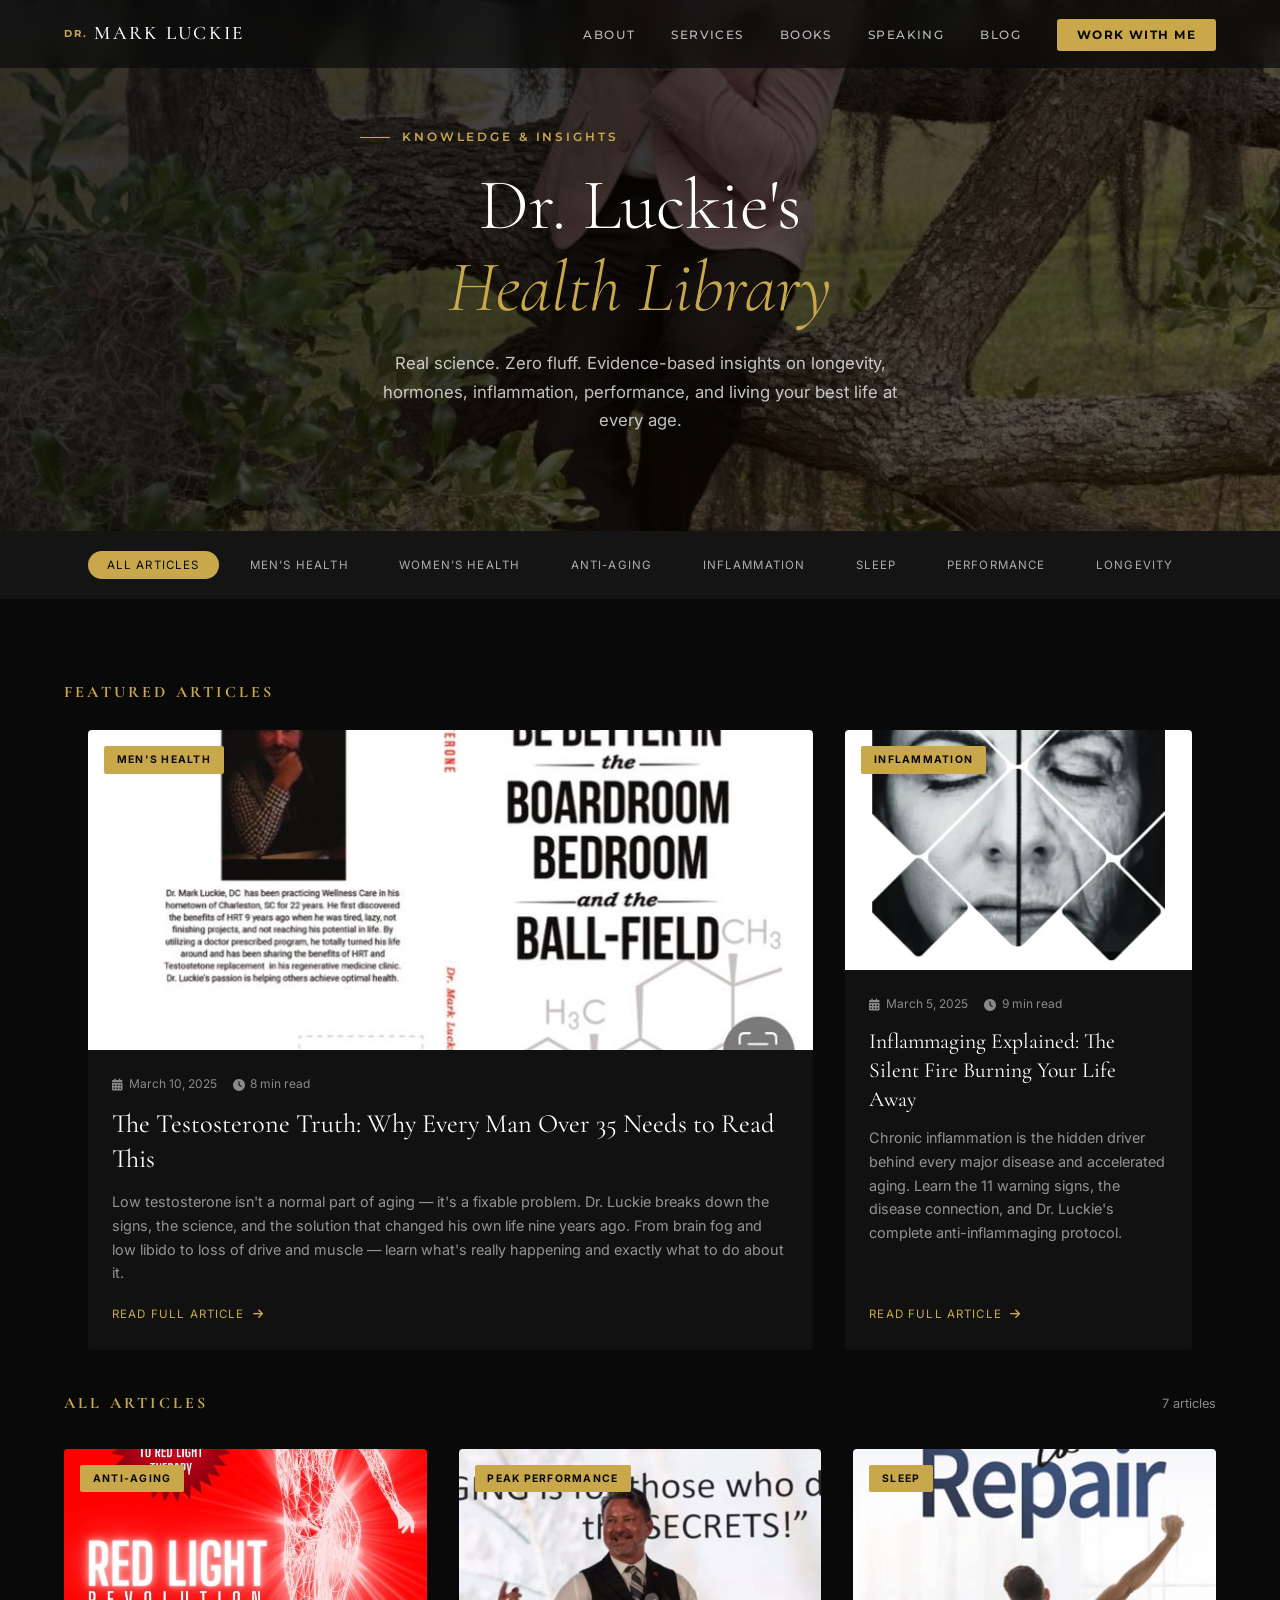
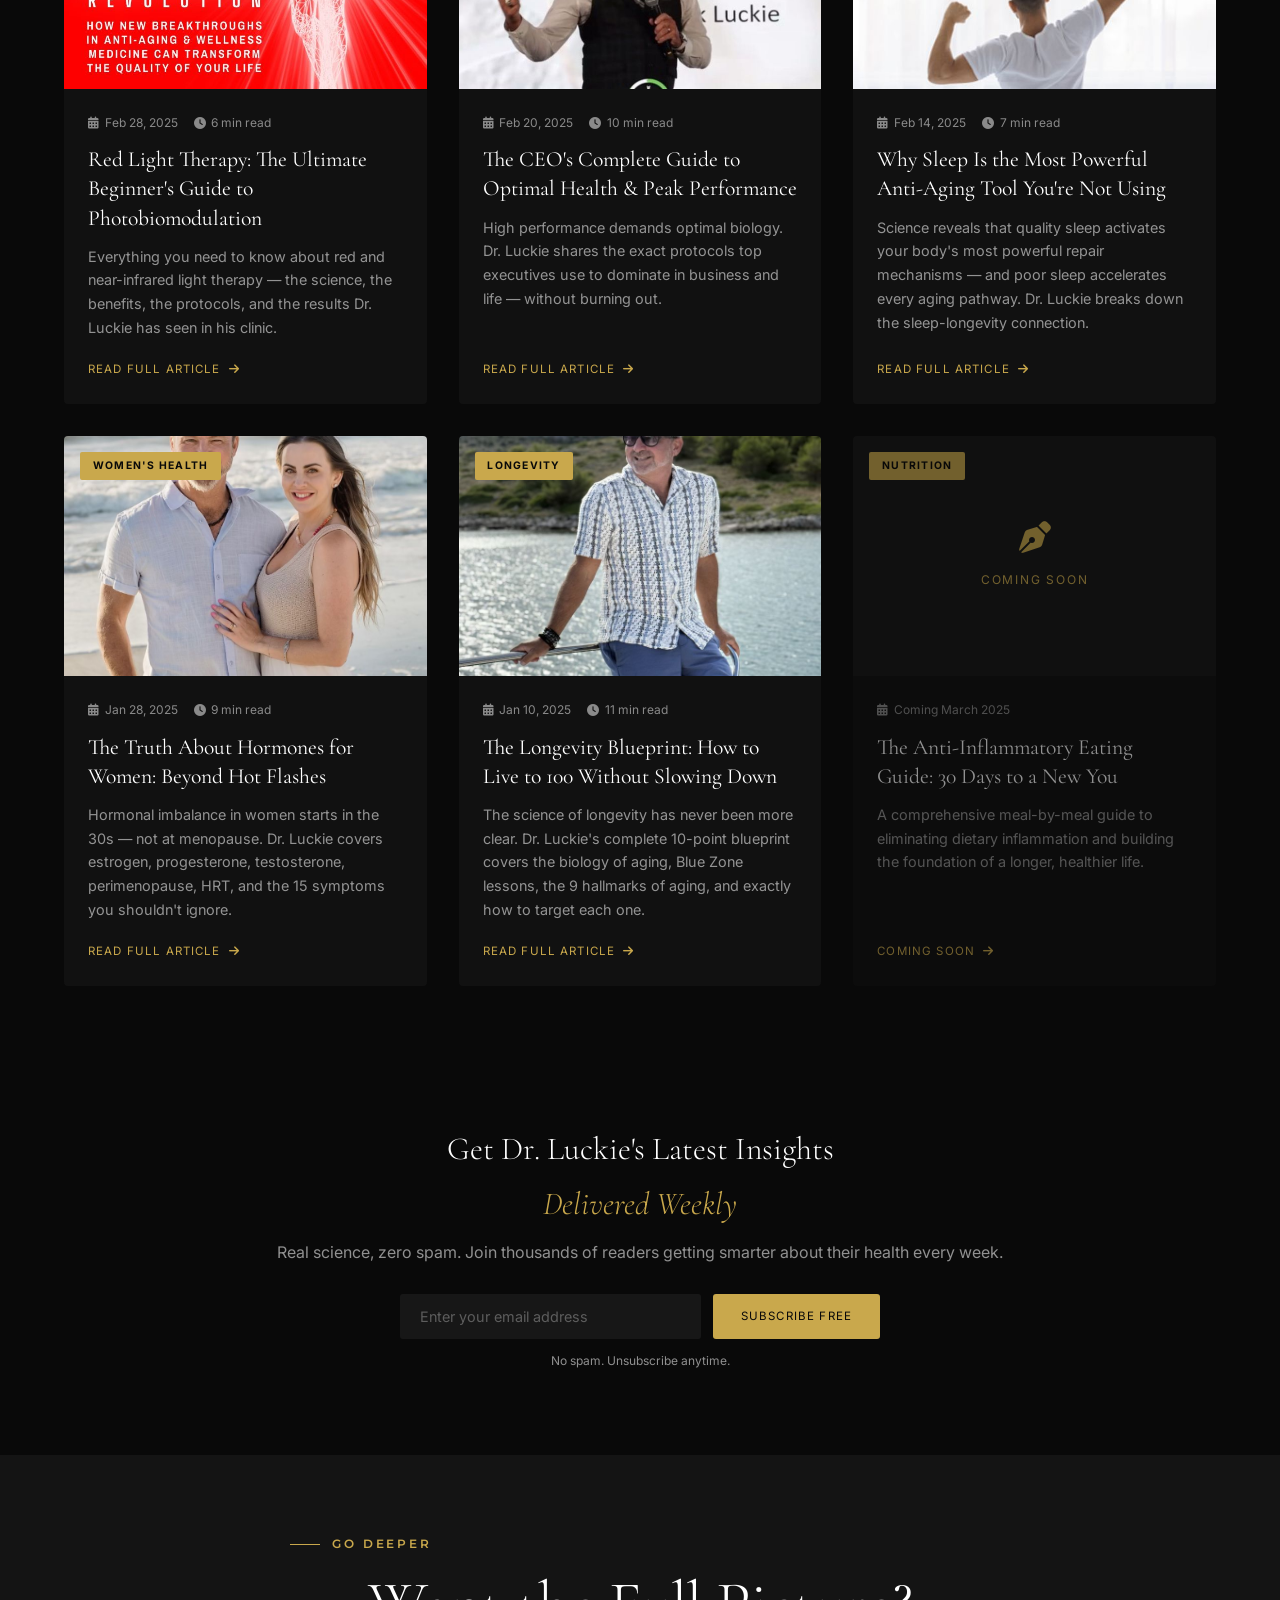
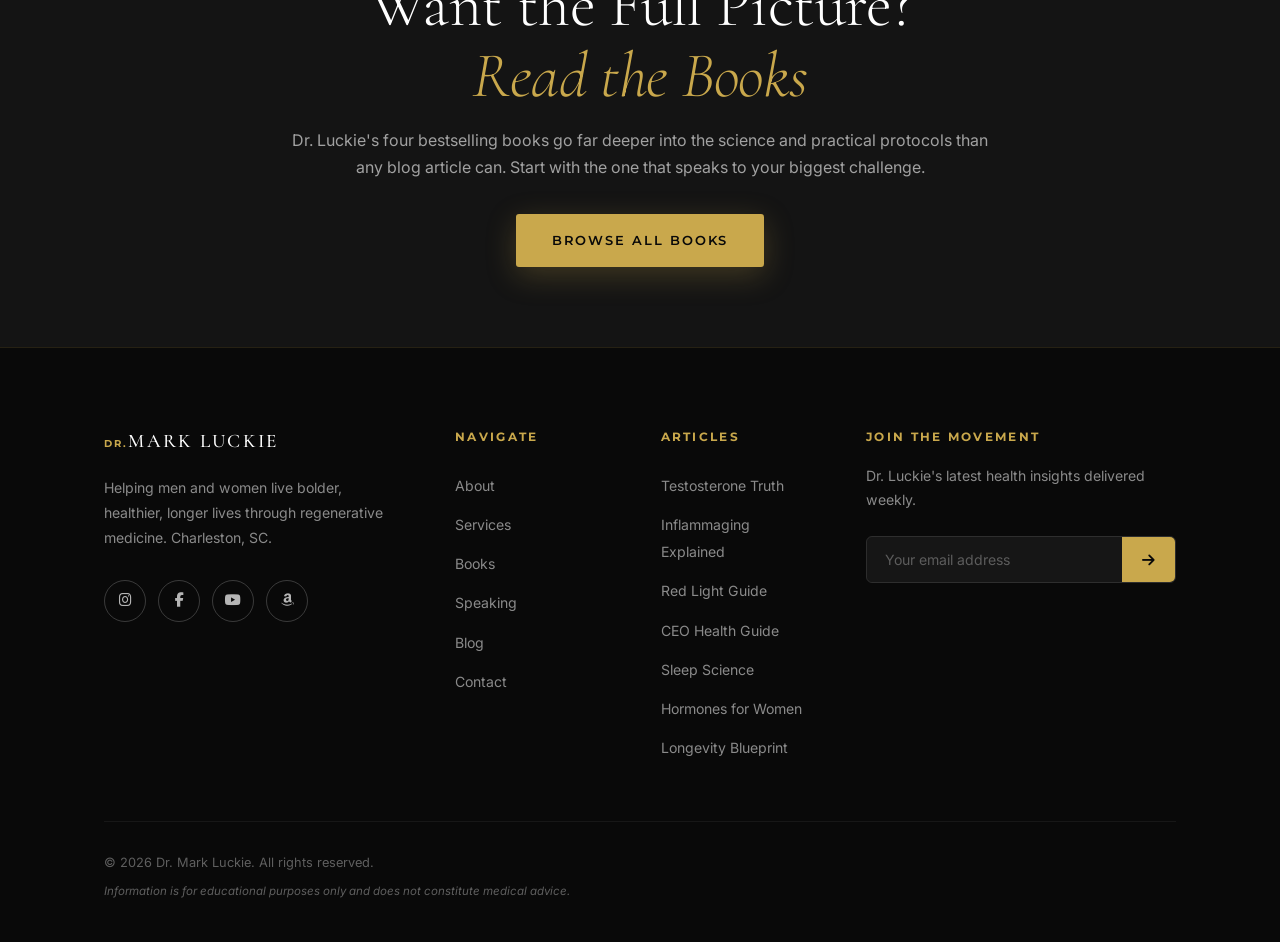
==== commit 3ee79856: "Add files via upload" ====
--- a/blog.html
+++ b/blog.html
@@ -6,7 +6,7 @@
   <title>Blog & Articles | Dr. Mark Luckie — Health, Hormones & Longevity</title>
   <meta name="description" content="Dr. Mark Luckie's blog: evidence-based insights on testosterone, red light therapy, inflammaging, longevity, sleep science, and peak performance. Real science. Zero fluff." />
   <meta property="og:title" content="Blog | Dr. Mark Luckie — Health, Hormones & Longevity" />
-  <meta property="og:image" content="https://www.genspark.ai/api/files/s/XJoU15Jc" />
+  <meta property="og:image" content="images/XJoU15Jc.jpg" />
 
   <link rel="preconnect" href="https://fonts.googleapis.com" />
   <link rel="preconnect" href="https://fonts.gstatic.com" crossorigin />
@@ -24,7 +24,7 @@
       justify-content: center;
       position: relative;
       overflow: hidden;
-      background-image: url('https://www.genspark.ai/api/files/s/XJoU15Jc');
+      background-image: url('images/XJoU15Jc.jpg');
       background-size: cover;
       background-position: center;
       padding: 8rem 1.5rem 4rem;
@@ -243,7 +243,7 @@
         <!-- 1 - FEATURED WIDE -->
         <article class="bc featured" data-category="men antiaging">
           <div class="bc-img">
-            <img src="https://www.genspark.ai/api/files/s/WQ1BdKvq" alt="Testosterone Truth" loading="lazy" />
+            <img src="images/WQ1BdKvq.jpg" alt="Testosterone Truth" loading="lazy" />
             <span class="bc-category">Men's Health</span>
           </div>
           <div class="bc-body">
@@ -260,7 +260,7 @@
         <!-- 2 -->
         <article class="bc" data-category="inflammation antiaging">
           <div class="bc-img">
-            <img src="https://www.genspark.ai/api/files/s/qoc3GZsZ" alt="Inflammaging Explained" loading="lazy" />
+            <img src="images/qoc3GZsZ.jpg" alt="Inflammaging Explained" loading="lazy" />
             <span class="bc-category">Inflammation</span>
           </div>
           <div class="bc-body">
@@ -287,7 +287,7 @@
       <!-- 3 -->
       <article class="bc" data-category="antiaging">
         <div class="bc-img">
-          <img src="https://www.genspark.ai/api/files/s/Rq657iJz" alt="Red Light Therapy Guide" loading="lazy" />
+          <img src="images/Rq657iJz.jpg" alt="Red Light Therapy Guide" loading="lazy" />
           <span class="bc-category">Anti-Aging</span>
         </div>
         <div class="bc-body">
@@ -304,7 +304,7 @@
       <!-- 4 -->
       <article class="bc" data-category="performance men">
         <div class="bc-img">
-          <img src="https://www.genspark.ai/api/files/s/4VgGio6P" alt="CEO Health Guide" loading="lazy" />
+          <img src="images/4VgGio6P.jpg" alt="CEO Health Guide" loading="lazy" />
           <span class="bc-category">Peak Performance</span>
         </div>
         <div class="bc-body">
@@ -321,7 +321,7 @@
       <!-- 5 -->
       <article class="bc" data-category="sleep antiaging">
         <div class="bc-img">
-          <img src="https://www.genspark.ai/api/files/s/2E8Xk0Lb" alt="Sleep Science" loading="lazy" />
+          <img src="images/2E8Xk0Lb.jpg" alt="Sleep Science" loading="lazy" />
           <span class="bc-category">Sleep</span>
         </div>
         <div class="bc-body">
@@ -338,7 +338,7 @@
       <!-- 6 -->
       <article class="bc" data-category="women antiaging">
         <div class="bc-img">
-          <img src="https://www.genspark.ai/api/files/s/iq3dw4zw" alt="Hormones for Women" loading="lazy" />
+          <img src="images/iq3dw4zw.jpg" alt="Hormones for Women" loading="lazy" />
           <span class="bc-category">Women's Health</span>
         </div>
         <div class="bc-body">
@@ -355,7 +355,7 @@
       <!-- 7 -->
       <article class="bc" data-category="longevity antiaging">
         <div class="bc-img">
-          <img src="https://www.genspark.ai/api/files/s/V58eDbTd" alt="Longevity Blueprint" loading="lazy" />
+          <img src="images/V58eDbTd.jpg" alt="Longevity Blueprint" loading="lazy" />
           <span class="bc-category">Longevity</span>
         </div>
         <div class="bc-body">
